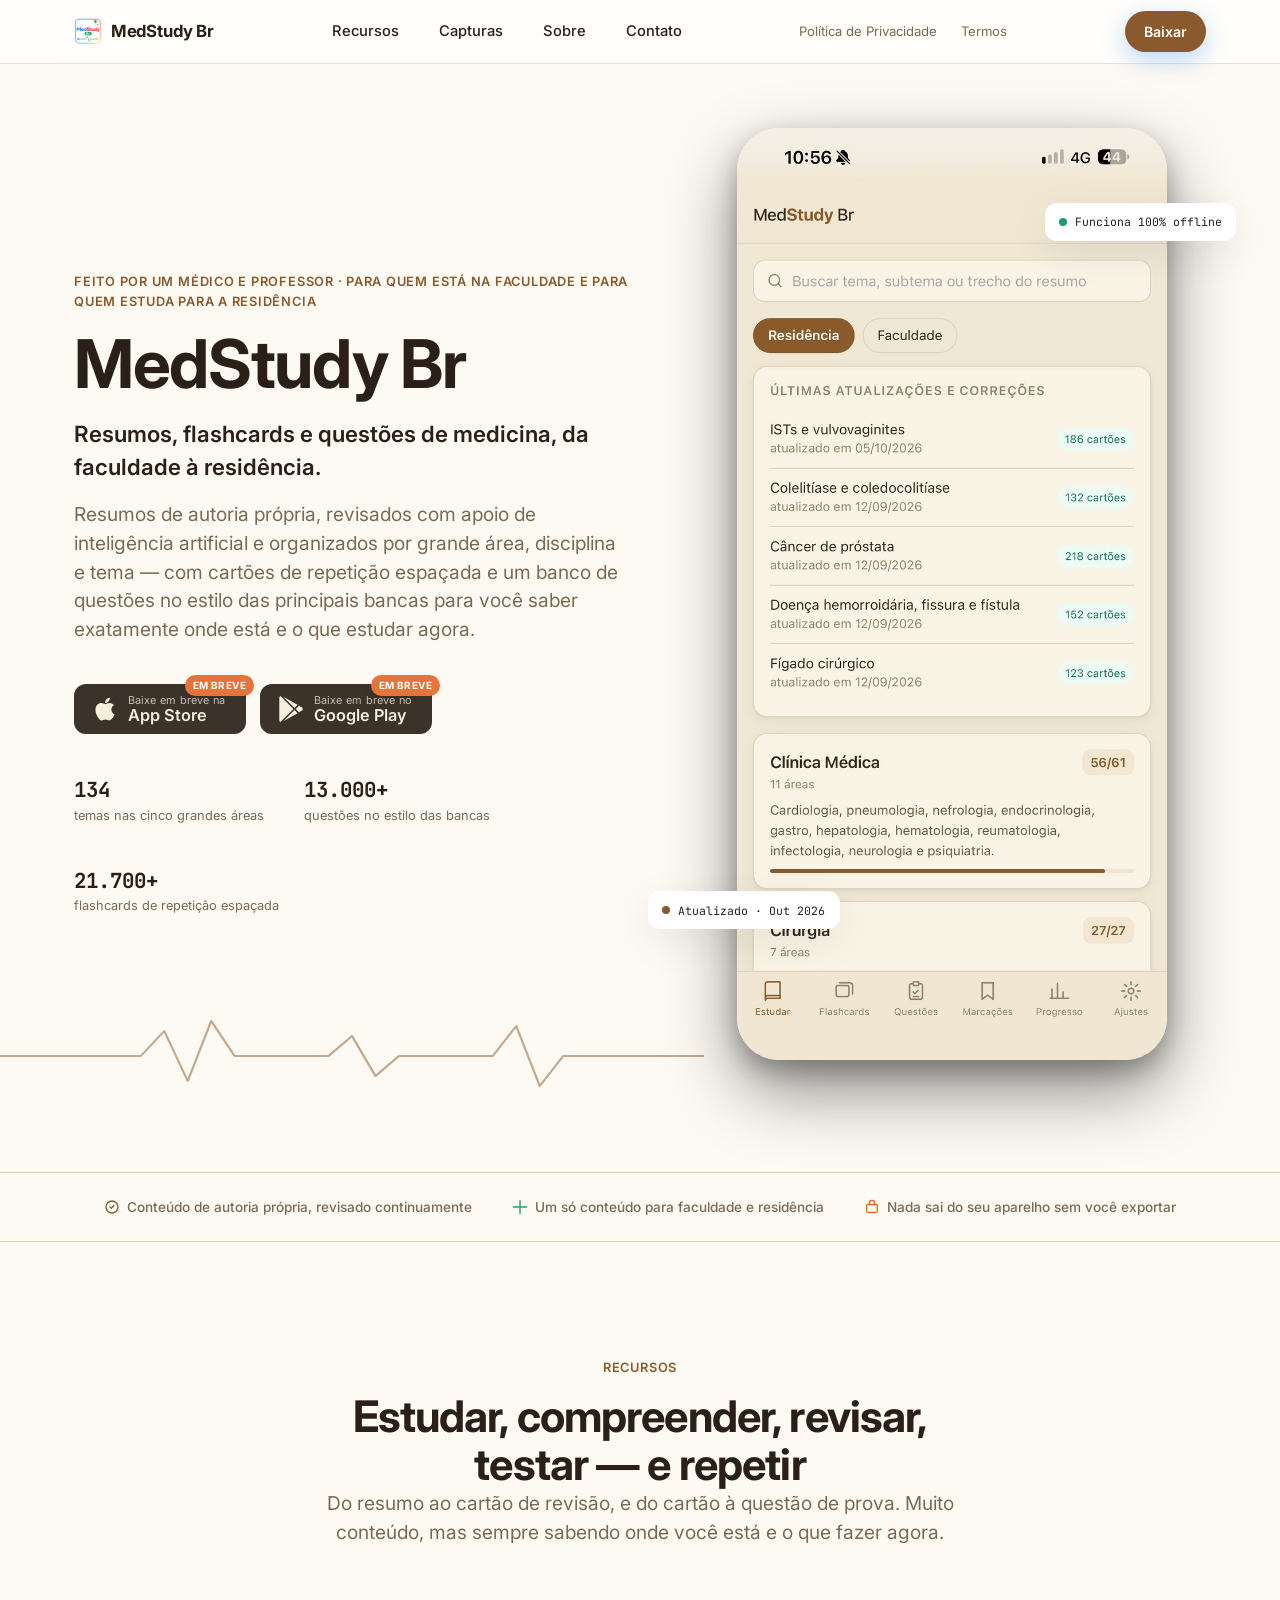
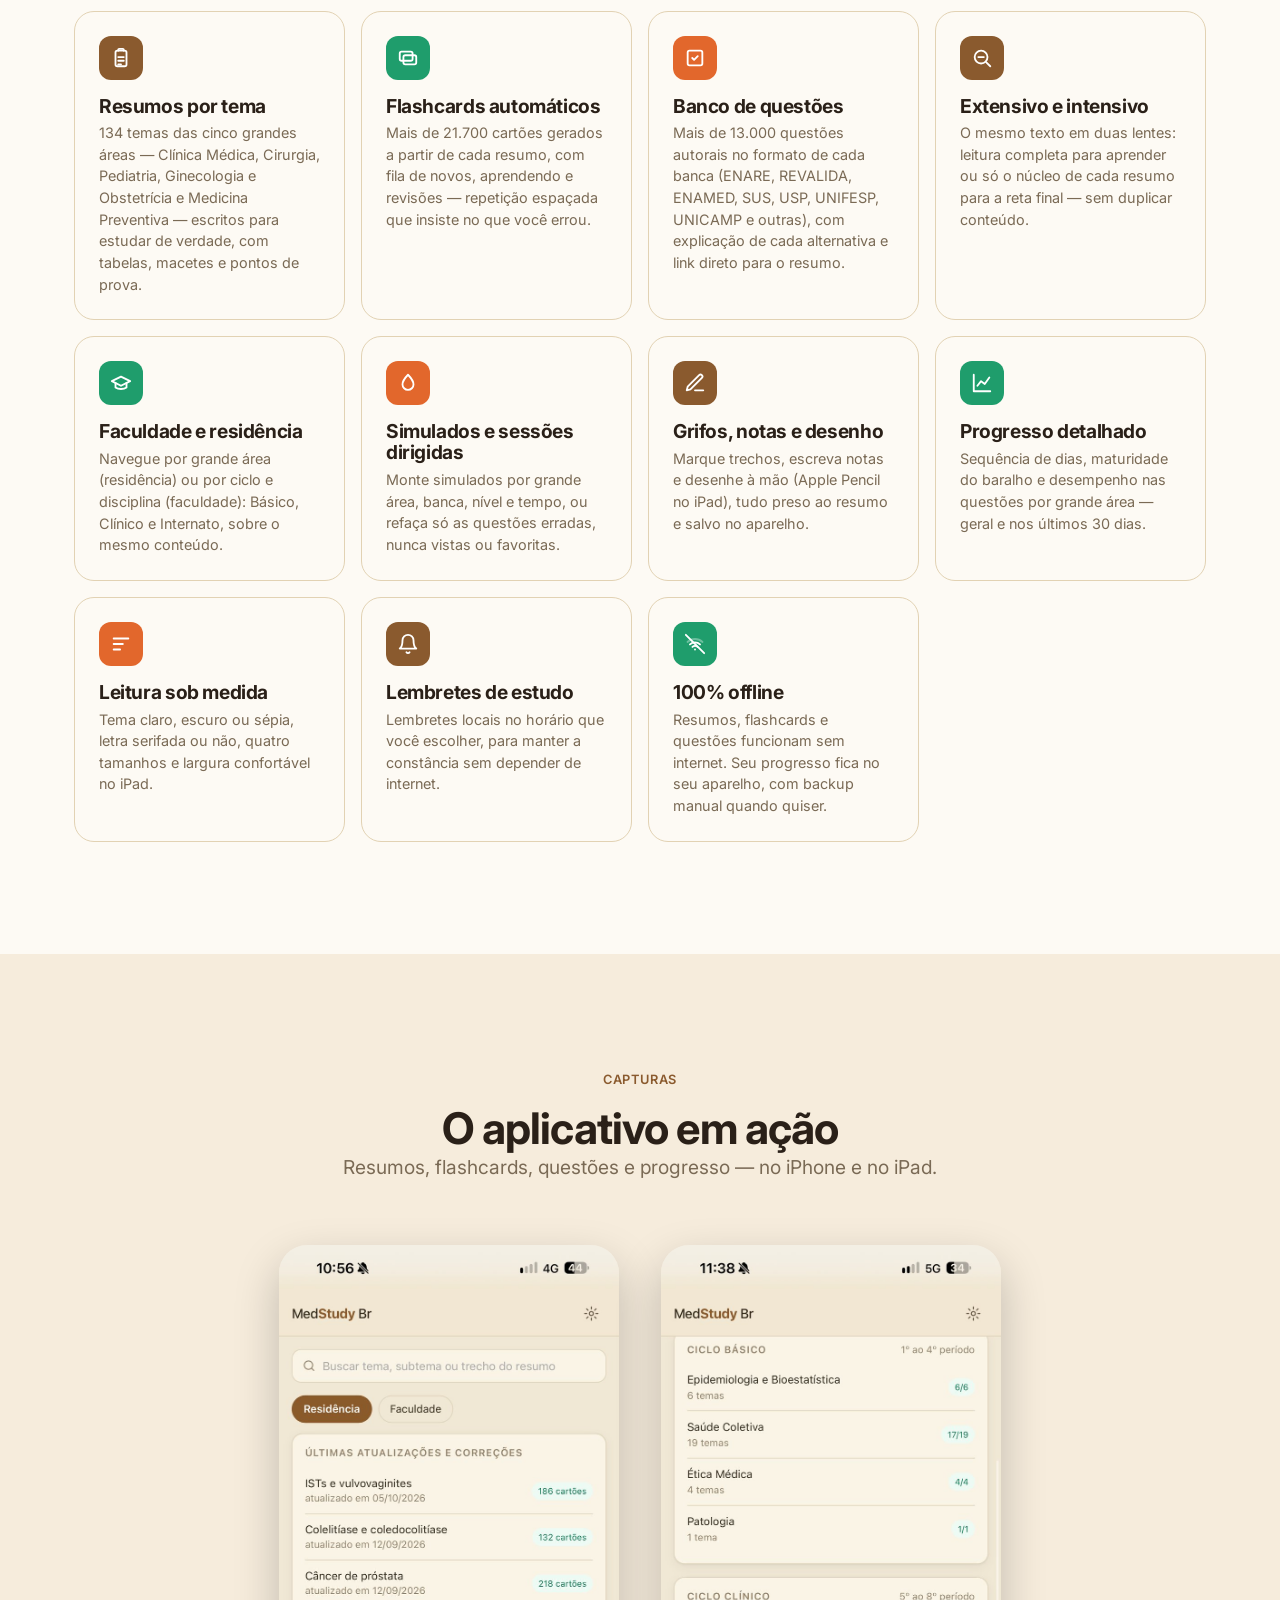
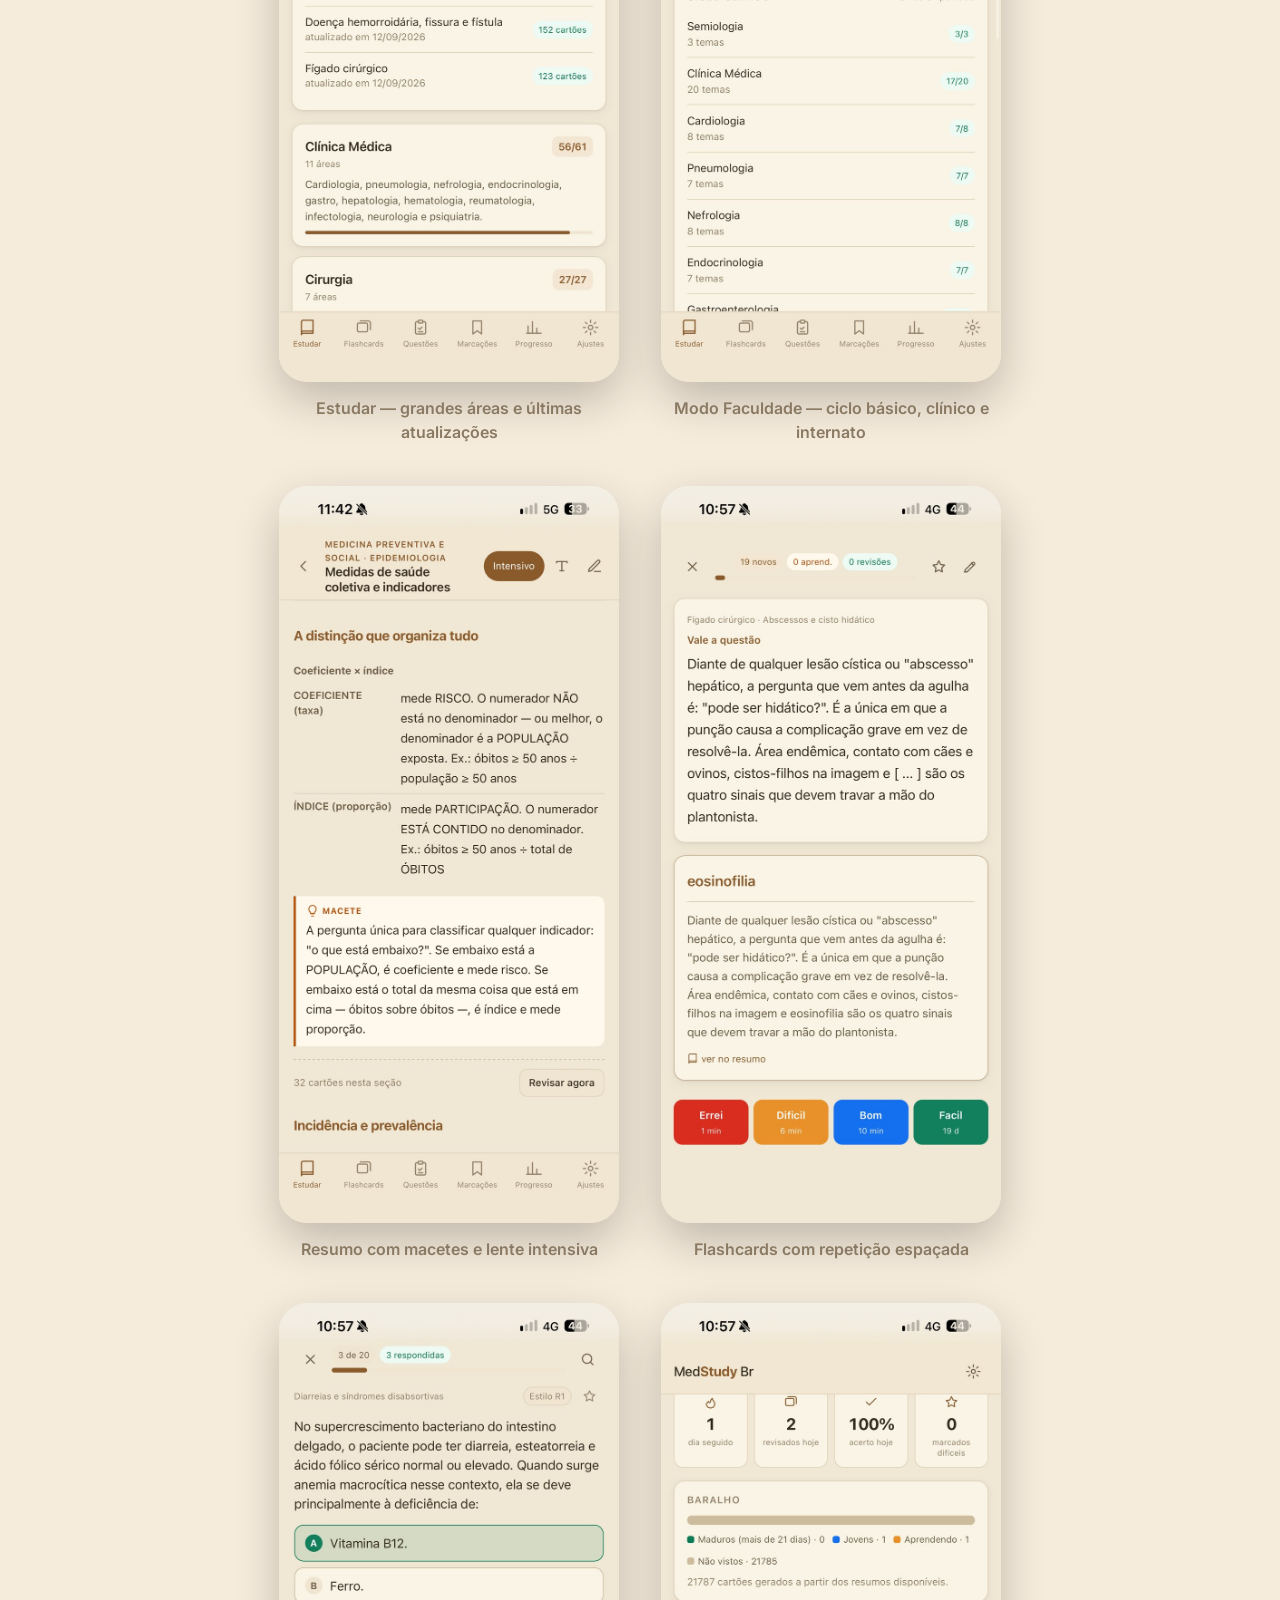
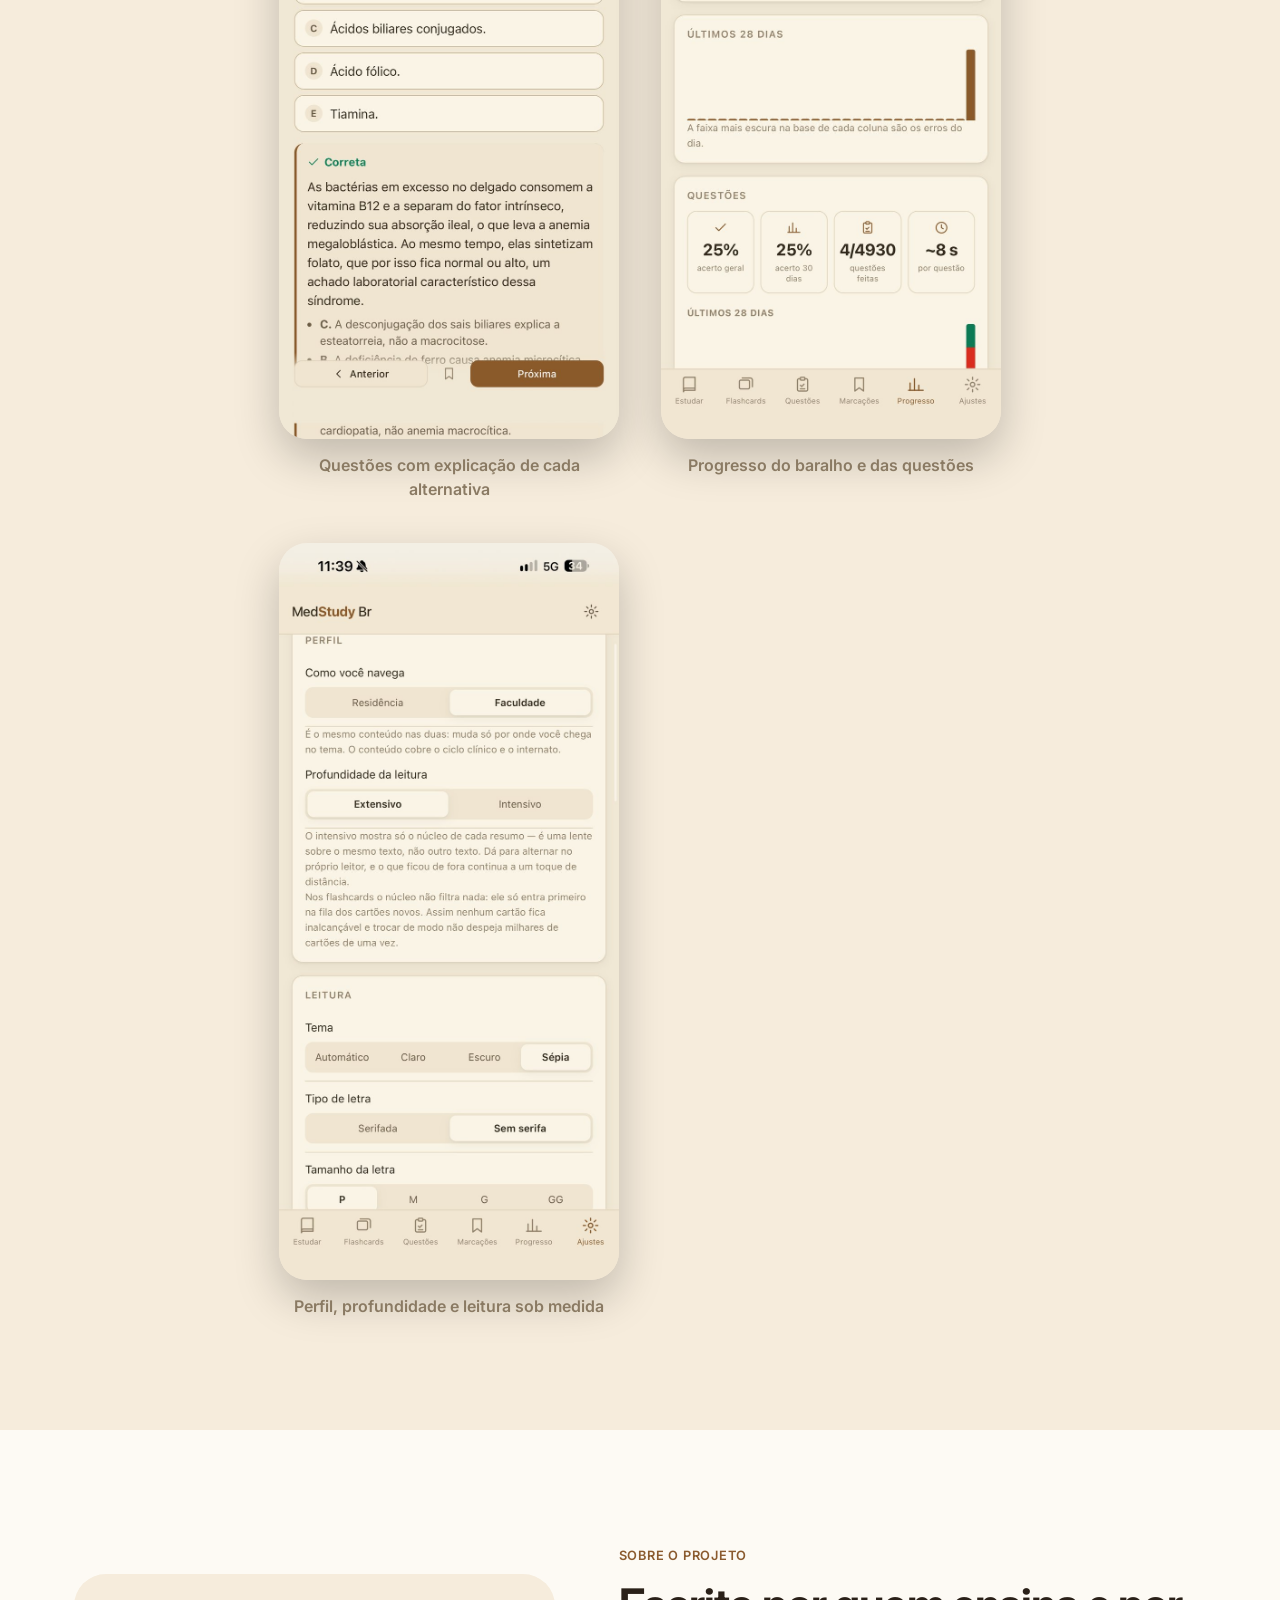
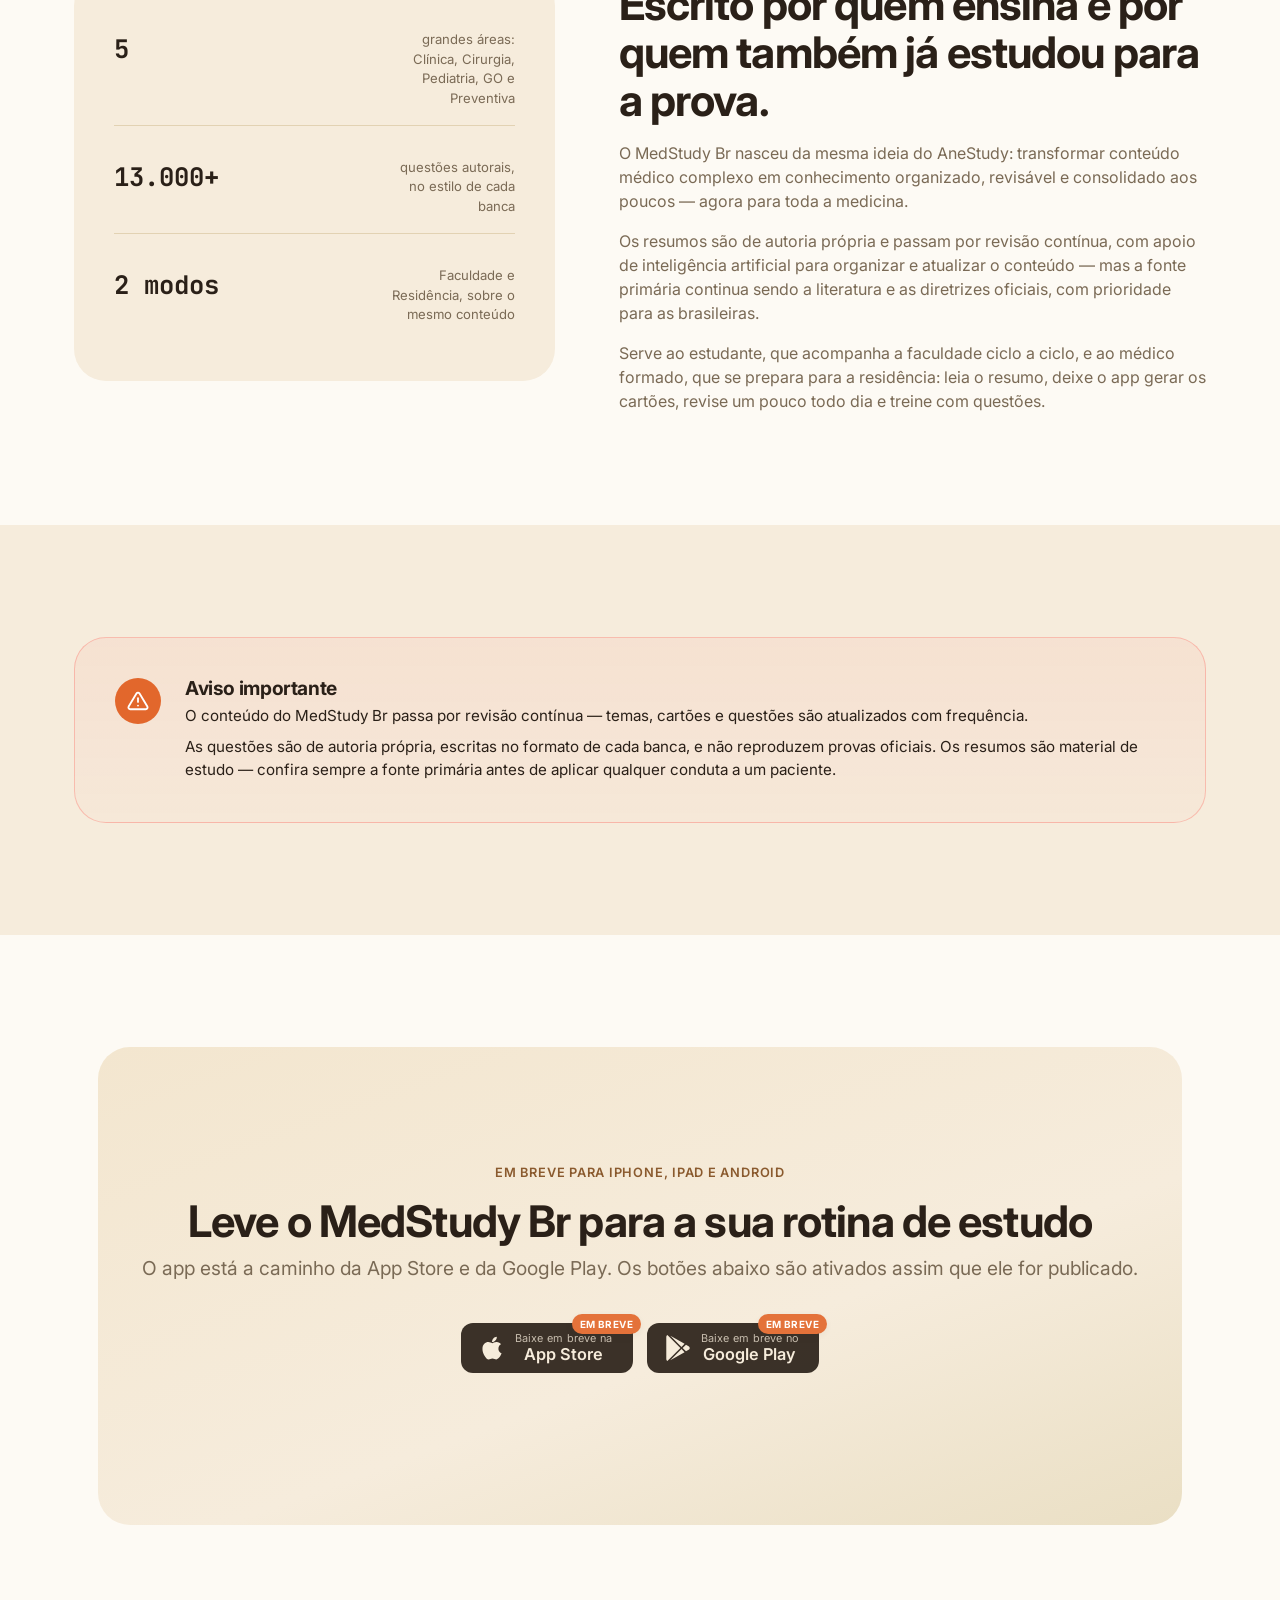
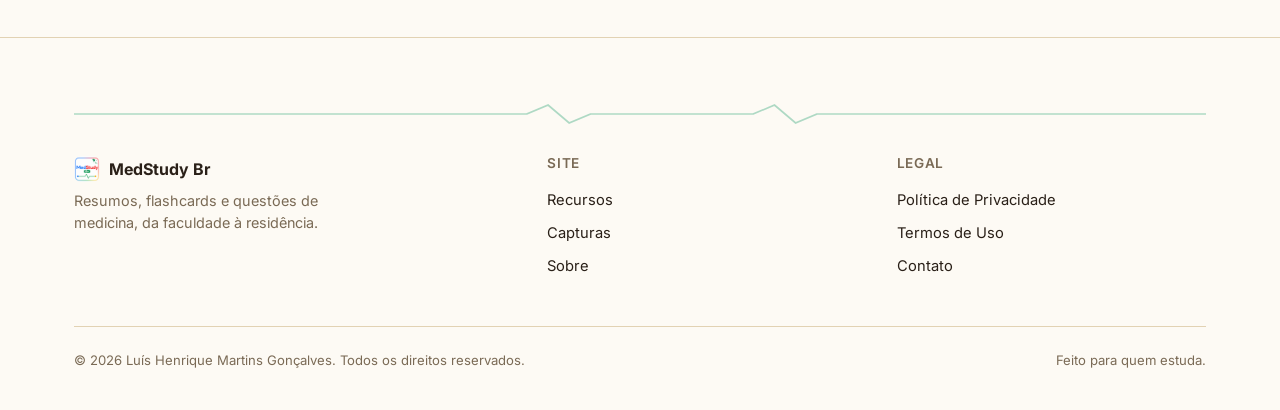
==== index.html @ 88a37cc6 "Site do MedStudy Br: página inicial, privacidade, termos e contato Co-Authored-By: Claude Opus 5.5 <" ====
<!DOCTYPE html>
<html lang="pt-BR">
<head>
<meta charset="UTF-8" />
<meta name="viewport" content="width=device-width, initial-scale=1.0" />
<title>MedStudy Br — Resumos, Flashcards e Questões de Medicina</title>
<meta name="description" content="MedStudy Br reúne resumos próprios de medicina, flashcards de repetição espaçada e mais de 13.000 questões autorais no estilo das bancas de residência — da faculdade à prova de residência médica." />
<meta name="keywords" content="residência médica, medicina, flashcards, repetição espaçada, ENARE, REVALIDA, ENAMED, questões, resumos, faculdade de medicina" />
<meta name="author" content="Luís Henrique Martins Gonçalves" />
<link rel="canonical" href="https://drluishmg-code.github.io/medstudybr/index.html" />

<link rel="icon" type="image/x-icon" href="assets/favicon.ico" />
<link rel="apple-touch-icon" href="assets/apple-touch-icon.png" />
<link rel="manifest" href="manifest.json" />
<meta name="theme-color" content="#8a5a2e" />

<!-- Open Graph -->
<meta property="og:type" content="website" />
<meta property="og:title" content="MedStudy Br — Resumos, Flashcards e Questões de Medicina" />
<meta property="og:description" content="Resumos próprios, flashcards de repetição espaçada e mais de 13.000 questões no estilo das bancas. Da faculdade à residência." />
<meta property="og:image" content="https://drluishmg-code.github.io/medstudybr/assets/social-preview.png" />
<meta property="og:url" content="https://drluishmg-code.github.io/medstudybr/index.html" />
<meta property="og:locale" content="pt_BR" />
<meta property="og:site_name" content="MedStudy Br" />

<!-- Twitter Card -->
<meta name="twitter:card" content="summary_large_image" />
<meta name="twitter:title" content="MedStudy Br — Resumos, Flashcards e Questões de Medicina" />
<meta name="twitter:description" content="Resumos próprios, flashcards de repetição espaçada e questões no estilo das bancas." />
<meta name="twitter:image" content="https://drluishmg-code.github.io/medstudybr/assets/social-preview.png" />

<link rel="preconnect" href="https://fonts.googleapis.com" />
<link rel="preconnect" href="https://fonts.gstatic.com" crossorigin />
<link href="https://fonts.googleapis.com/css2?family=Inter:wght@400;500;600;700;800&family=JetBrains+Mono:wght@500;700&display=swap" rel="stylesheet" />

<link rel="stylesheet" href="style.css" />

<!--
  BOTOES-LOJA: os dois blocos de botões (topo e fim da página) estão como
  "Em breve". Quando o app for publicado, preencha os links em
  ferramentas/publicar-lojas.py e rode: python3 ferramentas/publicar-lojas.py
-->

<script type="application/ld+json">
{
  "@context": "https://schema.org",
  "@type": "MobileApplication",
  "name": "MedStudy Br",
  "applicationCategory": "EducationalApplication",
  "operatingSystem": "iOS, Android",
  "description": "Aplicativo de resumos, flashcards de repetição espaçada e banco de questões de medicina, da faculdade à residência médica.",
  "author": { "@type": "Person", "name": "Luís Henrique Martins Gonçalves" }
}
</script>
</head>
<body>

<a class="visually-hidden" href="#main">Pular para o conteúdo</a>

<!-- ===================== HEADER ===================== -->
<header class="site-header">
  <div class="container nav">
    <a href="index.html" class="nav-brand">
      <img src="assets/logo.png" alt="" width="28" height="28" />
      <span>MedStudy Br</span>
    </a>

    <nav class="nav-links" aria-label="Navegação principal">
      <a href="#recursos">Recursos</a>
      <a href="#capturas">Capturas</a>
      <a href="#sobre">Sobre</a>
      <a href="contact.html">Contato</a>
    </nav>

    <div class="nav-secondary-links" aria-label="Navegação legal">
      <a href="privacy.html">Política de Privacidade</a>
      <a href="terms.html">Termos</a>
    </div>

    <div class="nav-cta">
      <a href="#download" class="btn btn-primary" style="padding:0.6rem 1.2rem; font-size:0.88rem;">Baixar</a>
      <button class="nav-toggle" aria-label="Abrir menu" aria-expanded="false" aria-controls="navDrawer">
        <span></span><span></span><span></span>
      </button>
    </div>
  </div>

  <div class="nav-drawer" id="navDrawer">
    <a href="#recursos">Recursos</a>
    <a href="#capturas">Capturas</a>
    <a href="#sobre">Sobre</a>
    <a href="contact.html">Contato</a>
    <a href="privacy.html">Política de Privacidade</a>
    <a href="terms.html">Termos</a>
  </div>
</header>

<main id="main">

  <!-- ===================== HERO ===================== -->
  <section class="hero">
    <svg class="hero-ecg" viewBox="0 0 600 90" preserveAspectRatio="none" aria-hidden="true">
      <path d="M0 45 H120 L140 20 L160 70 L180 10 L200 45 H260 L280 45 L300 25 L320 65 L340 45 H420 L440 15 L460 75 L480 45 H600" />
    </svg>

    <div class="container">
      <div class="hero-copy reveal">
        <span class="eyebrow">Feito por um médico e professor · para quem está na faculdade e para quem estuda para a residência</span>
        <h1>MedStudy Br</h1>
        <p class="lede-title">Resumos, flashcards e questões de medicina, da faculdade à residência.</p>
        <p class="lede">Resumos de autoria própria, revisados com apoio de inteligência artificial e organizados por grande área, disciplina e tema — com cartões de repetição espaçada e um banco de questões no estilo das principais bancas para você saber exatamente onde está e o que estudar agora.</p>

        <div class="hero-actions">
          <!-- BOTOES-LOJA -->
          <div class="store-actions">
            <a href="#" class="store-btn is-soon" aria-disabled="true" onclick="return false;" aria-label="Em breve na App Store">
              <span class="store-btn-soon-tag">Em breve</span>
              <svg viewBox="0 0 384 512" aria-hidden="true" aria-hidden="true"><path d="M318.7 268.7c-.2-36.7 16.4-64.4 50-84.8-18.8-26.9-47.2-41.7-84.7-44.6-35.5-2.8-74.3 20.7-88.5 20.7-15 0-49.4-19.7-76.4-19.7C63.3 141 4 184.8 4 273.7q0 39.4 14.4 81.2c12.8 36.7 59 126.7 107.2 125.2 25.2-.6 43-17.9 75.8-17.9 31.8 0 48.3 17.9 76.4 17.9 48.6-.7 90.4-82.5 102.6-119.3-65.2-30.7-61.7-90-61.7-91.1zm-56.6-164.2c27.3-32.4 24.8-61.9 24-72.5-24.1 1.4-52 16.4-67.9 34.9-17.5 19.8-27.8 44.3-25.6 71.9 26.1 2 49.9-11.4 69.5-34.3z"/></svg>
              <span class="store-btn-copy">
                <small>Baixe em breve na</small>
                <strong>App Store</strong>
              </span>
            </a>

            <a href="#" class="store-btn is-soon" aria-disabled="true" onclick="return false;" aria-label="Em breve no Google Play">
              <span class="store-btn-soon-tag">Em breve</span>
              <svg viewBox="0 0 512 512" aria-hidden="true" aria-hidden="true"><path d="M325.3 234.3L104.6 13l280.8 161.2-60.1 60.1zM47 0C34 6.8 25.3 19.2 25.3 35.3v441.3c0 16.1 8.7 28.5 21.7 35.3l256.6-256L47 0zm425.2 225.6l-58.9-34.1-65.7 64.5 65.7 64.5 60.1-34.1c18-14.3 18-46.5-1.2-60.8zM104.6 499l280.8-161.2-60.1-60.1L104.6 499z"/></svg>
              <span class="store-btn-copy">
                <small>Baixe em breve no</small>
                <strong>Google Play</strong>
              </span>
            </a>
          </div>
        </div>

        <div class="hero-meta">
          <div>
            <strong>134</strong>
            <span>temas nas cinco grandes áreas</span>
          </div>
          <div>
            <strong>13.000+</strong>
            <span>questões no estilo das bancas</span>
          </div>
          <div>
            <strong>21.700+</strong>
            <span>flashcards de repetição espaçada</span>
          </div>
        </div>
      </div>

      <div class="hero-figure reveal">
        <img src="assets/screenshots/estudar.jpg" alt="Tela principal do aplicativo MedStudy Br" class="hero-app-image">
        <div class="floating-chip chip-1"><span class="dot green"></span> Funciona 100% offline</div>
        <div class="floating-chip chip-2"><span class="dot blue"></span> Atualizado · Out 2026</div>
      </div>
    </div>
  </section>

  <!-- ===================== TRUST BAR ===================== -->
  <div class="trust-bar">
    <div class="container">
      <ul>
        <li>
          <svg viewBox="0 0 24 24" fill="none" stroke="var(--color-blue)" stroke-width="2" stroke-linecap="round" stroke-linejoin="round" aria-hidden="true"><path d="M9 12l2 2 4-4"/><circle cx="12" cy="12" r="9"/></svg>
          Conteúdo de autoria própria, revisado continuamente
        </li>
        <li>
          <svg viewBox="0 0 24 24" fill="none" stroke="var(--color-green)" stroke-width="2" stroke-linecap="round" stroke-linejoin="round" aria-hidden="true"><path d="M12 2v20M2 12h20"/></svg>
          Um só conteúdo para faculdade e residência
        </li>
        <li>
          <svg viewBox="0 0 24 24" fill="none" stroke="var(--color-red)" stroke-width="2" stroke-linecap="round" stroke-linejoin="round" aria-hidden="true"><rect x="4" y="8" width="16" height="12" rx="2"/><path d="M8 8V6a4 4 0 0 1 8 0v2"/></svg>
          Nada sai do seu aparelho sem você exportar
        </li>
      </ul>
    </div>
  </div>

  <!-- ===================== RECURSOS ===================== -->
  <section class="section" id="recursos">
    <div class="container">
      <div class="section-head center reveal">
        <span class="eyebrow">Recursos</span>
        <h2>Estudar, compreender, revisar, testar — e repetir</h2>
        <p class="lede">Do resumo ao cartão de revisão, e do cartão à questão de prova. Muito conteúdo, mas sempre sabendo onde você está e o que fazer agora.</p>
      </div>

      <div class="features-grid">

        <div class="feature-card reveal">
          <div class="feature-icon blue"><svg viewBox="0 0 24 24" fill="none" stroke="currentColor" stroke-width="2" stroke-linecap="round" stroke-linejoin="round"><rect x="6" y="4" width="12" height="17" rx="2"/><path d="M9 4V3a1 1 0 0 1 1-1h4a1 1 0 0 1 1 1v1"/><path d="M9 11h6M9 15h6M9 19h3"/></svg></div>
          <h3>Resumos por tema</h3>
          <p>134 temas das cinco grandes áreas — Clínica Médica, Cirurgia, Pediatria, Ginecologia e Obstetrícia e Medicina Preventiva — escritos para estudar de verdade, com tabelas, macetes e pontos de prova.</p>
        </div>

        <div class="feature-card reveal">
          <div class="feature-icon green"><svg viewBox="0 0 24 24" fill="none" stroke="currentColor" stroke-width="2" stroke-linecap="round" stroke-linejoin="round"><rect x="3" y="5" width="14" height="10" rx="2"/><rect x="7" y="9" width="14" height="10" rx="2"/></svg></div>
          <h3>Flashcards automáticos</h3>
          <p>Mais de 21.700 cartões gerados a partir de cada resumo, com fila de novos, aprendendo e revisões — repetição espaçada que insiste no que você errou.</p>
        </div>

        <div class="feature-card reveal">
          <div class="feature-icon red"><svg viewBox="0 0 24 24" fill="none" stroke="currentColor" stroke-width="2" stroke-linecap="round" stroke-linejoin="round"><rect x="4" y="4" width="16" height="16" rx="2"/><path d="m9 12 2 2 4-4"/></svg></div>
          <h3>Banco de questões</h3>
          <p>Mais de 13.000 questões autorais no formato de cada banca (ENARE, REVALIDA, ENAMED, SUS, USP, UNIFESP, UNICAMP e outras), com explicação de cada alternativa e link direto para o resumo.</p>
        </div>

        <div class="feature-card reveal">
          <div class="feature-icon blue"><svg viewBox="0 0 24 24" fill="none" stroke="currentColor" stroke-width="2" stroke-linecap="round" stroke-linejoin="round"><circle cx="11" cy="11" r="7"/><path d="M21 21l-4.3-4.3"/><path d="M8 11h6"/></svg></div>
          <h3>Extensivo e intensivo</h3>
          <p>O mesmo texto em duas lentes: leitura completa para aprender ou só o núcleo de cada resumo para a reta final — sem duplicar conteúdo.</p>
        </div>

        <div class="feature-card reveal">
          <div class="feature-icon green"><svg viewBox="0 0 24 24" fill="none" stroke="currentColor" stroke-width="2" stroke-linecap="round" stroke-linejoin="round"><path d="M22 10 12 5 2 10l10 5 10-5z"/><path d="M6 12v5c3 2 9 2 12 0v-5"/></svg></div>
          <h3>Faculdade e residência</h3>
          <p>Navegue por grande área (residência) ou por ciclo e disciplina (faculdade): Básico, Clínico e Internato, sobre o mesmo conteúdo.</p>
        </div>

        <div class="feature-card reveal">
          <div class="feature-icon red"><svg viewBox="0 0 24 24" fill="none" stroke="currentColor" stroke-width="2" stroke-linecap="round" stroke-linejoin="round"><path d="M12 3s6 6.2 6 10.5A6 6 0 0 1 6 13.5C6 9.2 12 3 12 3z"/></svg></div>
          <h3>Simulados e sessões dirigidas</h3>
          <p>Monte simulados por grande área, banca, nível e tempo, ou refaça só as questões erradas, nunca vistas ou favoritas.</p>
        </div>

        <div class="feature-card reveal">
          <div class="feature-icon blue"><svg viewBox="0 0 24 24" fill="none" stroke="currentColor" stroke-width="2" stroke-linecap="round" stroke-linejoin="round"><path d="M12 20h9"/><path d="M16.5 3.5a2.12 2.12 0 0 1 3 3L7 19l-4 1 1-4z"/></svg></div>
          <h3>Grifos, notas e desenho</h3>
          <p>Marque trechos, escreva notas e desenhe à mão (Apple Pencil no iPad), tudo preso ao resumo e salvo no aparelho.</p>
        </div>

        <div class="feature-card reveal">
          <div class="feature-icon green"><svg viewBox="0 0 24 24" fill="none" stroke="currentColor" stroke-width="2" stroke-linecap="round" stroke-linejoin="round"><path d="M3 3v18h18"/><path d="M7 15l4-5 4 3 5-7"/></svg></div>
          <h3>Progresso detalhado</h3>
          <p>Sequência de dias, maturidade do baralho e desempenho nas questões por grande área — geral e nos últimos 30 dias.</p>
        </div>

        <div class="feature-card reveal">
          <div class="feature-icon red"><svg viewBox="0 0 24 24" fill="none" stroke="currentColor" stroke-width="2" stroke-linecap="round" stroke-linejoin="round"><path d="M4 6h16M4 12h10M4 18h7"/></svg></div>
          <h3>Leitura sob medida</h3>
          <p>Tema claro, escuro ou sépia, letra serifada ou não, quatro tamanhos e largura confortável no iPad.</p>
        </div>

        <div class="feature-card reveal">
          <div class="feature-icon blue"><svg viewBox="0 0 24 24" fill="none" stroke="currentColor" stroke-width="2" stroke-linecap="round" stroke-linejoin="round"><path d="M18 8a6 6 0 0 0-12 0c0 7-3 9-3 9h18s-3-2-3-9"/><path d="M13.7 21a2 2 0 0 1-3.4 0"/></svg></div>
          <h3>Lembretes de estudo</h3>
          <p>Lembretes locais no horário que você escolher, para manter a constância sem depender de internet.</p>
        </div>

        <div class="feature-card reveal">
          <div class="feature-icon green"><svg viewBox="0 0 24 24" fill="none" stroke="currentColor" stroke-width="2" stroke-linecap="round" stroke-linejoin="round"><path d="M12 18h.01"/><path d="M9.2 15.2a4 4 0 0 1 5.6 0"/><path d="M6.5 12.5a8 8 0 0 1 11 0"/><path d="M3.8 9.8a12 12 0 0 1 16.4 0" opacity=".35"/><path d="M2 2l20 20"/></svg></div>
          <h3>100% offline</h3>
          <p>Resumos, flashcards e questões funcionam sem internet. Seu progresso fica no seu aparelho, com backup manual quando quiser.</p>
        </div>

      </div>
    </div>
  </section>

  <!-- ===================== CAPTURAS DE TELA ===================== -->
  <section class="section section-alt" id="capturas">
    <div class="container">
      <div class="section-head center reveal">
        <span class="eyebrow">Capturas</span>
        <h2>O aplicativo em ação</h2>
        <p class="lede">Resumos, flashcards, questões e progresso — no iPhone e no iPad.</p>
      </div>

      <div class="screens-gallery">

        <figure class="screen-card reveal">
          <img src="assets/screenshots/estudar.jpg" alt="Tela inicial do MedStudy Br" loading="lazy">
          <figcaption>Estudar — grandes áreas e últimas atualizações</figcaption>
        </figure>

        <figure class="screen-card reveal">
          <img src="assets/screenshots/faculdade.jpg" alt="Navegação por ciclo e disciplina" loading="lazy">
          <figcaption>Modo Faculdade — ciclo básico, clínico e internato</figcaption>
        </figure>

        <figure class="screen-card reveal">
          <img src="assets/screenshots/leitura.jpg" alt="Resumo de medidas de saúde coletiva" loading="lazy">
          <figcaption>Resumo com macetes e lente intensiva</figcaption>
        </figure>

        <figure class="screen-card reveal">
          <img src="assets/screenshots/flashcards.jpg" alt="Flashcard do MedStudy Br" loading="lazy">
          <figcaption>Flashcards com repetição espaçada</figcaption>
        </figure>

        <figure class="screen-card reveal">
          <img src="assets/screenshots/questao-detalhe.jpg" alt="Questão respondida com explicação" loading="lazy">
          <figcaption>Questões com explicação de cada alternativa</figcaption>
        </figure>

        <figure class="screen-card reveal">
          <img src="assets/screenshots/progresso.jpg" alt="Tela de progresso" loading="lazy">
          <figcaption>Progresso do baralho e das questões</figcaption>
        </figure>

        <figure class="screen-card reveal">
          <img src="assets/screenshots/ajustes.jpg" alt="Ajustes de perfil e leitura" loading="lazy">
          <figcaption>Perfil, profundidade e leitura sob medida</figcaption>
        </figure>

      </div>
    </div>
  </section>

  <!-- ===================== SOBRE ===================== -->
  <section class="section" id="sobre">
    <div class="container about-grid">
      <div class="about-visual reveal">
        <div class="stat-row"><strong>5</strong><span>grandes áreas: Clínica, Cirurgia, Pediatria, GO e Preventiva</span></div>
        <div class="stat-row"><strong>13.000+</strong><span>questões autorais, no estilo de cada banca</span></div>
        <div class="stat-row"><strong>2 modos</strong><span>Faculdade e Residência, sobre o mesmo conteúdo</span></div>
      </div>

      <div class="about-copy reveal">
        <span class="eyebrow">Sobre o projeto</span>
        <h2>Escrito por quem ensina e por quem também já estudou para a prova.</h2>
        <p>O MedStudy Br nasceu da mesma ideia do AneStudy: transformar conteúdo médico complexo em conhecimento organizado, revisável e consolidado aos poucos — agora para toda a medicina.</p>
        <p>Os resumos são de autoria própria e passam por revisão contínua, com apoio de inteligência artificial para organizar e atualizar o conteúdo — mas a fonte primária continua sendo a literatura e as diretrizes oficiais, com prioridade para as brasileiras.</p>
        <p>Serve ao estudante, que acompanha a faculdade ciclo a ciclo, e ao médico formado, que se prepara para a residência: leia o resumo, deixe o app gerar os cartões, revise um pouco todo dia e treine com questões.</p>
      </div>
    </div>
  </section>

  <!-- ===================== AVISO ===================== -->
  <section class="section section-alt">
    <div class="container">
      <div class="notice reveal">
        <div class="notice-icon">
          <svg viewBox="0 0 24 24" fill="none" stroke="currentColor" stroke-width="2" stroke-linecap="round" stroke-linejoin="round"><path d="M12 9v4"/><path d="M12 17h.01"/><path d="M10.3 3.9 1.8 18a2 2 0 0 0 1.7 3h17a2 2 0 0 0 1.7-3L13.7 3.9a2 2 0 0 0-3.4 0z"/></svg>
        </div>
        <div>
          <h3>Aviso importante</h3>
          <p>O conteúdo do MedStudy Br passa por revisão contínua — temas, cartões e questões são atualizados com frequência.</p>
          <p>As questões são de autoria própria, escritas no formato de cada banca, e não reproduzem provas oficiais. Os resumos são material de estudo — confira sempre a fonte primária antes de aplicar qualquer conduta a um paciente.</p>
        </div>
      </div>
    </div>
  </section>

  <!-- ===================== CTA FINAL ===================== -->
  <section class="section" id="download">
    <div class="container">
      <div class="final-cta reveal">
        <span class="eyebrow">Em breve para iPhone, iPad e Android</span>
        <h2>Leve o MedStudy Br para a sua rotina de estudo</h2>
        <p class="lede">O app está a caminho da App Store e da Google Play. Os botões abaixo são ativados assim que ele for publicado.</p>
        <div class="hero-actions">
          <!-- BOTOES-LOJA -->
          <div class="store-actions" style="justify-content:center;">
            <a href="#" class="store-btn is-soon" aria-disabled="true" onclick="return false;" aria-label="Em breve na App Store">
              <span class="store-btn-soon-tag">Em breve</span>
              <svg viewBox="0 0 384 512" aria-hidden="true" aria-hidden="true"><path d="M318.7 268.7c-.2-36.7 16.4-64.4 50-84.8-18.8-26.9-47.2-41.7-84.7-44.6-35.5-2.8-74.3 20.7-88.5 20.7-15 0-49.4-19.7-76.4-19.7C63.3 141 4 184.8 4 273.7q0 39.4 14.4 81.2c12.8 36.7 59 126.7 107.2 125.2 25.2-.6 43-17.9 75.8-17.9 31.8 0 48.3 17.9 76.4 17.9 48.6-.7 90.4-82.5 102.6-119.3-65.2-30.7-61.7-90-61.7-91.1zm-56.6-164.2c27.3-32.4 24.8-61.9 24-72.5-24.1 1.4-52 16.4-67.9 34.9-17.5 19.8-27.8 44.3-25.6 71.9 26.1 2 49.9-11.4 69.5-34.3z"/></svg>
              <span class="store-btn-copy">
                <small>Baixe em breve na</small>
                <strong>App Store</strong>
              </span>
            </a>

            <a href="#" class="store-btn is-soon" aria-disabled="true" onclick="return false;" aria-label="Em breve no Google Play">
              <span class="store-btn-soon-tag">Em breve</span>
              <svg viewBox="0 0 512 512" aria-hidden="true" aria-hidden="true"><path d="M325.3 234.3L104.6 13l280.8 161.2-60.1 60.1zM47 0C34 6.8 25.3 19.2 25.3 35.3v441.3c0 16.1 8.7 28.5 21.7 35.3l256.6-256L47 0zm425.2 225.6l-58.9-34.1-65.7 64.5 65.7 64.5 60.1-34.1c18-14.3 18-46.5-1.2-60.8zM104.6 499l280.8-161.2-60.1-60.1L104.6 499z"/></svg>
              <span class="store-btn-copy">
                <small>Baixe em breve no</small>
                <strong>Google Play</strong>
              </span>
            </a>
          </div>
        </div>
      </div>
    </div>
  </section>

</main>

<!-- ===================== FOOTER ===================== -->
<footer class="site-footer">
  <div class="container">
    <svg class="ecg-divider" viewBox="0 0 800 24" preserveAspectRatio="none" aria-hidden="true">
      <path d="M0 12 H320 L335 3 L350 21 L365 12 H480 L495 3 L510 21 L525 12 H800"/>
    </svg>

    <div class="footer-top">
      <div>
        <div class="footer-brand">
          <img src="assets/logo.png" alt="" width="26" height="26" />
          <span>MedStudy Br</span>
        </div>
        <p class="footer-tagline">Resumos, flashcards e questões de medicina, da faculdade à residência.</p>
      </div>

      <div class="footer-col">
        <h4>Site</h4>
        <ul>
          <li><a href="#recursos">Recursos</a></li>
          <li><a href="#capturas">Capturas</a></li>
          <li><a href="#sobre">Sobre</a></li>
        </ul>
      </div>

      <div class="footer-col">
        <h4>Legal</h4>
        <ul>
          <li><a href="privacy.html">Política de Privacidade</a></li>
          <li><a href="terms.html">Termos de Uso</a></li>
          <li><a href="contact.html">Contato</a></li>
        </ul>
      </div>
    </div>

    <div class="footer-bottom">
      <span>© <span data-year>2026</span> Luís Henrique Martins Gonçalves. Todos os direitos reservados.</span>
      <span>Feito para quem estuda.</span>
    </div>
  </div>
</footer>

<button class="back-to-top" aria-label="Voltar ao topo">
  <svg viewBox="0 0 24 24" fill="none" stroke="currentColor" stroke-width="2" stroke-linecap="round" stroke-linejoin="round"><path d="M12 19V5"/><path d="M5 12l7-7 7 7"/></svg>
</button>

<script src="script.js"></script>
</body>
</html>
---- style.css ----
/* ==========================================================================
   MedStudy Br — Website institucional
   style.css
   Sistema de design: tokens de cor/tipografia + componentes + responsivo
   Baseado na estrutura do site do AnestICU, com paleta própria (sépia/âmbar)
   igual ao tema de leitura do app.
   ========================================================================== */

/* ---------- 1. Design tokens ---------- */
:root {
  /* Cores — extraídas do próprio app (tema sépia de leitura) */
  --color-blue: #8a5a2e;       /* marrom âmbar — cor primária (era azul no AnestICU) */
  --color-blue-dark: #6b4322;
  --color-green: #1f9d6c;
  --color-red: #e2672c;
  --color-red-dark: #c14f1c;

  --color-bg: #fdfaf4;
  --color-bg-alt: #f6ecdc;
  --color-bg-alt-2: #f0e2c9;
  --color-border: #e2d2b3;

  --color-text: #2a2018;
  --color-text-secondary: #7a6a55;
  --color-text-on-dark: #f6ecdc;

  /* Tipografia */
  --font-display: "Inter", -apple-system, BlinkMacSystemFont, "Segoe UI", sans-serif;
  --font-body: "Inter", -apple-system, BlinkMacSystemFont, "Segoe UI", sans-serif;
  --font-mono: "JetBrains Mono", "SFMono-Regular", Menlo, monospace;

  /* Espaçamento */
  --space-xs: 0.5rem;
  --space-sm: 1rem;
  --space-md: 1.5rem;
  --space-lg: 2.5rem;
  --space-xl: 4rem;
  --space-2xl: 7rem;

  /* Raios e sombras */
  --radius-sm: 12px;
  --radius-md: 20px;
  --radius-lg: 32px;
  --shadow-sm: 0 2px 10px rgba(0, 0, 0, 0.06);
  --shadow-md: 0 12px 40px rgba(0, 0, 0, 0.08);
  --shadow-lg: 0 24px 70px rgba(0, 0, 0, 0.12);

  /* Transições */
  --ease: cubic-bezier(0.22, 1, 0.36, 1);
  --dur-fast: 0.2s;
  --dur-med: 0.5s;
  --dur-slow: 0.9s;

  --header-h: 64px;
  --max-w: 1180px;
}

/* ---------- 2. Reset ---------- */
*,
*::before,
*::after {
  box-sizing: border-box;
  margin: 0;
  padding: 0;
}

html {
  scroll-behavior: smooth;
  -webkit-text-size-adjust: 100%;
}

@media (prefers-reduced-motion: reduce) {
  html {
    scroll-behavior: auto;
  }
  *,
  *::before,
  *::after {
    animation-duration: 0.001ms !important;
    animation-iteration-count: 1 !important;
    transition-duration: 0.001ms !important;
    scroll-behavior: auto !important;
  }
}

body {
  font-family: var(--font-body);
  color: var(--color-text);
  background: var(--color-bg);
  line-height: 1.5;
  -webkit-font-smoothing: antialiased;
  overflow-x: hidden;
}

img {
  max-width: 100%;
  display: block;
}

a {
  color: inherit;
  text-decoration: none;
}

ul {
  list-style: none;
}

button {
  font: inherit;
  cursor: pointer;
  border: none;
  background: none;
  color: inherit;
}

/* Foco visível para acessibilidade */
a:focus-visible,
button:focus-visible,
input:focus-visible,
textarea:focus-visible {
  outline: 2px solid var(--color-blue);
  outline-offset: 3px;
  border-radius: 4px;
}

.visually-hidden {
  position: absolute;
  left: -9999px;
  top: auto;
  z-index: 1000;
  background: var(--color-blue);
  color: #fff;
  padding: 0.6rem 1rem;
  border-radius: var(--radius-sm);
}

.visually-hidden:focus {
  left: var(--space-md);
  top: var(--space-xs);
}

.container {
  max-width: var(--max-w);
  margin-inline: auto;
  padding-inline: var(--space-md);
}

.section {
  padding-block: var(--space-2xl);
}

.section-alt {
  background: var(--color-bg-alt);
}

.eyebrow {
  display: inline-block;
  font-size: 0.8rem;
  font-weight: 600;
  letter-spacing: 0.06em;
  text-transform: uppercase;
  color: var(--color-blue);
  margin-bottom: var(--space-sm);
}

.section-head {
  max-width: 640px;
  margin-bottom: var(--space-xl);
}

.section-head.center {
  margin-inline: auto;
  text-align: center;
}

h1,
h2,
h3,
h4 {
  font-family: var(--font-display);
  font-weight: 700;
  letter-spacing: -0.02em;
  line-height: 1.1;
}

h2 {
  font-size: clamp(1.9rem, 3.4vw, 2.75rem);
}

h3 {
  font-size: 1.2rem;
}

p {
  color: var(--color-text-secondary);
}

.lede {
  font-size: clamp(1.05rem, 1.5vw, 1.25rem);
}

/* ---------- 3. Botões ---------- */
.btn {
  display: inline-flex;
  align-items: center;
  justify-content: center;
  gap: 0.5rem;
  padding: 0.9rem 1.7rem;
  border-radius: 999px;
  font-weight: 600;
  font-size: 0.98rem;
  transition: transform var(--dur-fast) var(--ease), box-shadow var(--dur-fast) var(--ease), background var(--dur-fast) var(--ease);
  white-space: nowrap;
}

.btn:hover {
  transform: translateY(-2px);
}

.btn:active {
  transform: translateY(0);
}

.btn-primary {
  background: var(--color-blue);
  color: #fff;
  box-shadow: 0 8px 24px rgba(0, 113, 227, 0.28);
}

.btn-primary:hover {
  background: var(--color-blue-dark);
  box-shadow: 0 12px 30px rgba(0, 113, 227, 0.36);
}

.btn-secondary {
  background: var(--color-bg-alt-2);
  color: var(--color-text);
  border: 1px solid var(--color-border);
}

.btn-secondary:hover {
  background: #e4e7ea;
}

.btn-secondary[aria-disabled="true"] {
  opacity: 0.55;
  pointer-events: none;
}

.btn-ghost {
  color: var(--color-blue);
  font-weight: 600;
}

.btn-lg {
  padding: 1.05rem 2rem;
  font-size: 1.05rem;
}

/* ---------- 4. Header ---------- */
.site-header {
  position: fixed;
  inset-block-start: 0;
  inset-inline: 0;
  height: var(--header-h);
  z-index: 100;
  display: flex;
  align-items: center;
  background: rgba(255, 255, 255, 0.72);
  backdrop-filter: saturate(180%) blur(20px);
  -webkit-backdrop-filter: saturate(180%) blur(20px);
  border-bottom: 1px solid rgba(210, 210, 215, 0.6);
  transition: box-shadow var(--dur-fast) var(--ease);
}

.site-header.is-scrolled {
  box-shadow: var(--shadow-sm);
}

.nav {
  width: 100%;
  display: flex;
  align-items: center;
  justify-content: space-between;
}

.nav-brand {
  display: flex;
  align-items: center;
  gap: 0.55rem;
  font-weight: 700;
  font-size: 1.05rem;
  letter-spacing: -0.01em;
}

.nav-brand img {
  width: 28px;
  height: 28px;
  border-radius: 8px;
}

.nav-links {
  display: flex;
  align-items: center;
  gap: var(--space-lg);
}

.nav-links a {
  font-size: 0.92rem;
  font-weight: 500;
  color: var(--color-text);
  position: relative;
  padding-block: 4px;
}

.nav-links a::after {
  content: "";
  position: absolute;
  left: 0;
  right: 100%;
  bottom: 0;
  height: 2px;
  background: var(--color-blue);
  transition: right var(--dur-fast) var(--ease);
  border-radius: 2px;
}

.nav-links a:hover::after,
.nav-links a[aria-current="page"]::after {
  right: 0;
}

.nav-secondary-links {
  display: flex;
  gap: var(--space-md);
}

.nav-secondary-links a {
  font-size: 0.82rem;
  color: var(--color-text-secondary);
}

.nav-toggle {
  display: none;
  flex-direction: column;
  gap: 5px;
  padding: 8px;
}

.nav-toggle span {
  width: 22px;
  height: 2px;
  background: var(--color-text);
  border-radius: 2px;
  transition: transform var(--dur-fast) var(--ease), opacity var(--dur-fast) var(--ease);
}

.nav-cta {
  display: flex;
  align-items: center;
  gap: var(--space-sm);
}

/* ---------- 5. Hero ---------- */
.hero {
  position: relative;
  padding-block-start: calc(var(--header-h) + var(--space-xl));
  padding-block-end: var(--space-2xl);
  overflow: hidden;
}

.hero .container {
  display: grid;
  grid-template-columns: 1.05fr 0.95fr;
  gap: var(--space-xl);
  align-items: center;
}

.hero-copy .eyebrow {
  display: flex;
  align-items: center;
  gap: 0.4rem;
}

.hero-copy h1 {
  font-size: clamp(2.6rem, 6vw, 4.2rem);
  margin-bottom: var(--space-sm);
}

.hero-copy .lede-title {
  font-size: clamp(1.15rem, 2vw, 1.4rem);
  color: var(--color-text);
  font-weight: 600;
  margin-bottom: var(--space-sm);
}

.hero-copy p.lede {
  margin-bottom: var(--space-lg);
  max-width: 46ch;
}

.hero-actions {
  display: flex;
  flex-wrap: wrap;
  gap: var(--space-sm);
  margin-bottom: var(--space-lg);
}

.hero-meta {
  display: flex;
  gap: var(--space-lg);
  flex-wrap: wrap;
}

.hero-meta div {
  display: flex;
  flex-direction: column;
}

.hero-meta strong {
  font-family: var(--font-mono);
  font-size: 1.3rem;
  color: var(--color-text);
}

.hero-meta span {
  font-size: 0.8rem;
  color: var(--color-text-secondary);
}

/* Traçado de ECG — elemento assinatura do site */
.hero-ecg {
  position: absolute;
  inset-inline-start: 0;
  inset-block-end: 6%;
  width: 55%;
  height: 90px;
  opacity: 0.5;
  pointer-events: none;
  z-index: 0;
}

.hero-ecg path {
  fill: none;
  stroke: var(--color-blue);
  stroke-width: 2;
  stroke-linecap: round;
  stroke-linejoin: round;
  stroke-dasharray: 1400;
  stroke-dashoffset: 1400;
  animation: draw-ecg 3.2s var(--ease) 0.3s forwards, pulse-ecg 2.6s ease-in-out 3.6s infinite;
}

@keyframes draw-ecg {
  to {
    stroke-dashoffset: 0;
  }
}

@keyframes pulse-ecg {
  0%,
  100% {
    opacity: 0.35;
  }
  50% {
    opacity: 0.6;
  }
}

/* Mockup do telefone (placeholder para screenshot real) */
.phone-mock {
  position: relative;
  width: min(300px, 78vw);
  margin-inline: auto;
  aspect-ratio: 9 / 19.5;
  border-radius: 46px;
  background: #0b0c0e;
  padding: 12px;
  box-shadow: var(--shadow-lg);
  isolation: isolate;
}

.phone-mock::before {
  content: "";
  position: absolute;
  top: 12px;
  left: 50%;
  translate: -50% 0;
  width: 34%;
  height: 22px;
  background: #0b0c0e;
  border-radius: 20px;
  z-index: 2;
}

.phone-screen {
  width: 100%;
  height: 100%;
  border-radius: 34px;
  overflow: hidden;
  background: linear-gradient(160deg, #f3e6cf 0%, #f6ecdc 55%, #eadfc4 100%);
  position: relative;
}

.phone-screen img {
  width: 100%;
  height: 100%;
  object-fit: cover;
}

.phone-screen .mock-ui {
  padding: 40px 16px 16px;
  display: flex;
  flex-direction: column;
  gap: 10px;
  height: 100%;
}

.mock-ui .mock-topbar {
  font-family: var(--font-mono);
  font-size: 0.62rem;
  color: var(--color-text-secondary);
  display: flex;
  justify-content: space-between;
  margin-bottom: 6px;
}

.mock-card {
  background: #fff;
  border-radius: 14px;
  padding: 12px;
  box-shadow: var(--shadow-sm);
  display: flex;
  flex-direction: column;
  gap: 6px;
}

.mock-card .mock-title {
  font-size: 0.72rem;
  font-weight: 700;
  color: var(--color-text);
}

.mock-card .mock-line {
  height: 6px;
  border-radius: 3px;
  background: var(--color-bg-alt-2);
}

.mock-card .mock-line.short {
  width: 55%;
}

.mock-badge {
  display: inline-flex;
  align-self: flex-start;
  font-family: var(--font-mono);
  font-size: 0.6rem;
  font-weight: 700;
  padding: 3px 8px;
  border-radius: 8px;
}

.mock-badge.blue {
  background: rgba(0, 113, 227, 0.12);
  color: var(--color-blue);
}

.mock-badge.green {
  background: rgba(18, 183, 106, 0.14);
  color: var(--color-green);
}

.mock-badge.red {
  background: rgba(255, 59, 48, 0.12);
  color: var(--color-red-dark);
}

.hero-figure {
  position: relative;
  z-index: 1;
}

.floating-chip {
  position: absolute;
  background: #fff;
  border-radius: var(--radius-sm);
  box-shadow: var(--shadow-md);
  padding: 0.65rem 0.9rem;
  font-family: var(--font-mono);
  font-size: 0.72rem;
  display: flex;
  align-items: center;
  gap: 0.5rem;
  animation: float 5s ease-in-out infinite;
}

.floating-chip.chip-1 {
  top: 8%;
  right: -6%;
  animation-delay: 0.2s;
}

.floating-chip.chip-2 {
  bottom: 14%;
  left: -10%;
  animation-delay: 1.2s;
}

.floating-chip .dot {
  width: 8px;
  height: 8px;
  border-radius: 50%;
}

.dot.green {
  background: var(--color-green);
}
.dot.blue {
  background: var(--color-blue);
}

@keyframes float {
  0%,
  100% {
    transform: translateY(0);
  }
  50% {
    transform: translateY(-10px);
  }
}

/* ---------- 6. Marquee de destaque ---------- */
.trust-bar {
  border-block: 1px solid var(--color-border);
  padding-block: var(--space-md);
}

.trust-bar ul {
  display: flex;
  justify-content: center;
  flex-wrap: wrap;
  gap: var(--space-lg);
  font-size: 0.85rem;
  color: var(--color-text-secondary);
  font-weight: 500;
}

.trust-bar li {
  display: flex;
  align-items: center;
  gap: 0.45rem;
}

.trust-bar svg {
  width: 16px;
  height: 16px;
  flex-shrink: 0;
}

/* ---------- 7. Recursos (features) ---------- */
.features-grid {
  display: grid;
  grid-template-columns: repeat(4, 1fr);
  gap: var(--space-sm);
}

.feature-card {
  background: var(--color-bg);
  border: 1px solid var(--color-border);
  border-radius: var(--radius-md);
  padding: var(--space-md);
  transition: transform var(--dur-fast) var(--ease), box-shadow var(--dur-fast) var(--ease), border-color var(--dur-fast) var(--ease);
}

.feature-card:hover {
  transform: translateY(-4px);
  box-shadow: var(--shadow-md);
  border-color: transparent;
}

.feature-icon {
  width: 44px;
  height: 44px;
  border-radius: 12px;
  display: flex;
  align-items: center;
  justify-content: center;
  margin-bottom: var(--space-sm);
}

.feature-icon svg {
  width: 22px;
  height: 22px;
  stroke: #fff;
}

.feature-icon.blue {
  background: var(--color-blue);
}
.feature-icon.green {
  background: var(--color-green);
}
.feature-icon.red {
  background: var(--color-red);
}

.feature-card h3 {
  margin-bottom: 0.35rem;
}

.feature-card p {
  font-size: 0.9rem;
}

/* ---------- 8. Capturas / carrossel ---------- */
.carousel {
  position: relative;
}

.carousel-track-wrap {
  overflow: hidden;
  border-radius: var(--radius-lg);
}

.carousel-track {
  display: flex;
  transition: transform var(--dur-med) var(--ease);
}

.carousel-slide {
  flex: 0 0 100%;
  display: flex;
  justify-content: center;
  padding: var(--space-lg) var(--space-md);
  background: var(--color-bg-alt);
}

.carousel-slide .phone-mock {
  width: min(240px, 60vw);
}

.carousel-caption {
  text-align: center;
  margin-top: var(--space-sm);
  font-size: 0.85rem;
  color: var(--color-text-secondary);
}

.carousel-controls {
  display: flex;
  align-items: center;
  justify-content: center;
  gap: var(--space-md);
  margin-top: var(--space-md);
}

.carousel-btn {
  width: 42px;
  height: 42px;
  border-radius: 50%;
  border: 1px solid var(--color-border);
  display: flex;
  align-items: center;
  justify-content: center;
  transition: background var(--dur-fast) var(--ease), transform var(--dur-fast) var(--ease);
}

.carousel-btn:hover {
  background: var(--color-bg-alt-2);
  transform: scale(1.05);
}

.carousel-btn svg {
  width: 18px;
  height: 18px;
}

.carousel-dots {
  display: flex;
  gap: 8px;
}

.carousel-dots button {
  width: 8px;
  height: 8px;
  border-radius: 50%;
  background: var(--color-border);
  transition: background var(--dur-fast) var(--ease), width var(--dur-fast) var(--ease);
}

.carousel-dots button[aria-current="true"] {
  background: var(--color-blue);
  width: 22px;
  border-radius: 4px;
}

/* Múltiplos telefones lado a lado em telas largas */
@media (min-width: 900px) {
  .carousel-track-wrap {
    display: none;
  }
  .screens-row {
    display: grid;
    grid-template-columns: repeat(4, 1fr);
    gap: var(--space-md);
  }
  .screens-row .phone-mock {
    width: 100%;
  }
  .screens-row-item p {
    text-align: center;
    margin-top: var(--space-xs);
    font-size: 0.85rem;
  }
}

@media (max-width: 899px) {
  .screens-row {
    display: none;
  }
}

/* ---------- 9. Sobre ---------- */
.about-grid {
  display: grid;
  grid-template-columns: 0.9fr 1.1fr;
  gap: var(--space-xl);
  align-items: center;
}

.about-visual {
  background: var(--color-bg-alt);
  border-radius: var(--radius-lg);
  padding: var(--space-lg);
  display: flex;
  flex-direction: column;
  gap: var(--space-sm);
}

.stat-row {
  display: flex;
  justify-content: space-between;
  padding-block: var(--space-sm);
  border-bottom: 1px solid var(--color-border);
}

.stat-row:last-child {
  border-bottom: none;
}

.stat-row strong {
  font-family: var(--font-mono);
  font-size: 1.6rem;
}

.stat-row span {
  font-size: 0.82rem;
  color: var(--color-text-secondary);
  max-width: 16ch;
  text-align: right;
}

.about-copy h2 {
  margin-bottom: var(--space-sm);
}

.about-copy p + p {
  margin-top: var(--space-sm);
}

/* ---------- 10. Aviso importante (callout) ---------- */
.notice {
  border: 1px solid rgba(255, 59, 48, 0.25);
  background: linear-gradient(180deg, rgba(255, 59, 48, 0.06), rgba(255, 59, 48, 0.02));
  border-radius: var(--radius-lg);
  padding: var(--space-lg);
  display: flex;
  gap: var(--space-md);
  align-items: flex-start;
}

.notice-icon {
  flex-shrink: 0;
  width: 46px;
  height: 46px;
  border-radius: 50%;
  background: var(--color-red);
  display: flex;
  align-items: center;
  justify-content: center;
}

.notice-icon svg {
  width: 22px;
  height: 22px;
  stroke: #fff;
}

.notice h3 {
  margin-bottom: 0.4rem;
}

.notice p {
  color: var(--color-text);
  font-size: 0.95rem;
}

.notice p + p {
  margin-top: 0.5rem;
}

/* ---------- 11. CTA final ---------- */
.final-cta {
  text-align: center;
  background: linear-gradient(160deg, #f3e6cf 0%, #f6ecdc 60%, #eadfc4 100%);
  border-radius: var(--radius-lg);
  padding: var(--space-2xl) var(--space-md);
  margin-inline: var(--space-md);
}

.final-cta h2 {
  margin-bottom: var(--space-xs);
}

.final-cta p {
  margin-bottom: var(--space-lg);
}

.final-cta .hero-actions {
  justify-content: center;
}

/* ---------- 12. Páginas internas (privacidade / termos / contato) ---------- */
.page-header {
  padding-block-start: calc(var(--header-h) + var(--space-xl));
  padding-block-end: var(--space-lg);
}

.page-header h1 {
  font-size: clamp(2rem, 4vw, 2.75rem);
  margin-bottom: var(--space-xs);
}

.updated-note {
  font-size: 0.85rem;
  color: var(--color-text-secondary);
}

.legal-content {
  max-width: 760px;
  padding-block-end: var(--space-2xl);
}

.legal-content h2 {
  font-size: 1.3rem;
  margin-top: var(--space-lg);
  margin-bottom: var(--space-xs);
}

.legal-content p,
.legal-content li {
  color: var(--color-text-secondary);
  margin-bottom: var(--space-xs);
  font-size: 0.98rem;
}

.legal-content ul {
  list-style: disc;
  padding-inline-start: 1.3rem;
}

.legal-content ul li {
  margin-bottom: 0.4rem;
}

.legal-nav {
  display: flex;
  gap: var(--space-md);
  margin-bottom: var(--space-lg);
  border-bottom: 1px solid var(--color-border);
}

.legal-nav a {
  padding-block: var(--space-sm);
  font-weight: 500;
  font-size: 0.92rem;
  color: var(--color-text-secondary);
  border-bottom: 2px solid transparent;
  margin-bottom: -1px;
}

.legal-nav a[aria-current="page"] {
  color: var(--color-text);
  border-color: var(--color-blue);
}

/* Contato */
.contact-grid {
  display: grid;
  grid-template-columns: repeat(2, 1fr);
  gap: var(--space-md);
  max-width: 800px;
}

.contact-card {
  border: 1px solid var(--color-border);
  border-radius: var(--radius-md);
  padding: var(--space-lg);
  display: flex;
  flex-direction: column;
  gap: var(--space-sm);
  transition: box-shadow var(--dur-fast) var(--ease), transform var(--dur-fast) var(--ease);
}

.contact-card:hover {
  box-shadow: var(--shadow-md);
  transform: translateY(-3px);
}

.contact-card .feature-icon {
  margin-bottom: 0;
}

.contact-card h3 {
  margin-top: var(--space-xs);
}

.contact-card p {
  font-size: 0.9rem;
}

/* ---------- 13. Footer ---------- */
.site-footer {
  border-top: 1px solid var(--color-border);
  padding-block: var(--space-xl) var(--space-lg);
}

.footer-top {
  display: grid;
  grid-template-columns: 1.4fr 1fr 1fr;
  gap: var(--space-lg);
  margin-bottom: var(--space-lg);
}

.footer-brand {
  display: flex;
  align-items: center;
  gap: 0.55rem;
  font-weight: 700;
  margin-bottom: var(--space-xs);
}

.footer-brand img {
  width: 26px;
  height: 26px;
  border-radius: 7px;
}

.footer-tagline {
  font-size: 0.9rem;
  max-width: 32ch;
}

.footer-col h4 {
  font-size: 0.85rem;
  margin-bottom: var(--space-sm);
  color: var(--color-text-secondary);
  text-transform: uppercase;
  letter-spacing: 0.05em;
  font-weight: 600;
}

.footer-col ul li {
  margin-bottom: 0.55rem;
}

.footer-col a {
  font-size: 0.92rem;
  color: var(--color-text);
}

.footer-col a:hover {
  color: var(--color-blue);
}

.footer-bottom {
  display: flex;
  justify-content: space-between;
  align-items: center;
  flex-wrap: wrap;
  gap: var(--space-sm);
  padding-top: var(--space-md);
  border-top: 1px solid var(--color-border);
  font-size: 0.82rem;
  color: var(--color-text-secondary);
}

.ecg-divider {
  width: 100%;
  height: 24px;
  opacity: 0.35;
  margin-bottom: var(--space-md);
}

.ecg-divider path {
  fill: none;
  stroke: var(--color-green);
  stroke-width: 1.5;
}

/* ---------- 14. Botão voltar ao topo ---------- */
.back-to-top {
  position: fixed;
  inset-block-end: 24px;
  inset-inline-end: 24px;
  width: 46px;
  height: 46px;
  border-radius: 50%;
  background: var(--color-text);
  color: #fff;
  display: flex;
  align-items: center;
  justify-content: center;
  box-shadow: var(--shadow-md);
  opacity: 0;
  visibility: hidden;
  transform: translateY(10px);
  transition: opacity var(--dur-fast) var(--ease), transform var(--dur-fast) var(--ease), visibility var(--dur-fast);
  z-index: 90;
}

.back-to-top.is-visible {
  opacity: 1;
  visibility: visible;
  transform: translateY(0);
}

.back-to-top svg {
  width: 18px;
  height: 18px;
  stroke: #fff;
}

/* ---------- 15. Reveal on scroll ---------- */
.reveal {
  opacity: 0;
  transform: translateY(18px);
  transition: opacity var(--dur-slow) var(--ease), transform var(--dur-slow) var(--ease);
}

.reveal.is-visible {
  opacity: 1;
  transform: translateY(0);
}

/* ---------- 16. Responsivo ---------- */
@media (max-width: 1024px) {
  .features-grid {
    grid-template-columns: repeat(3, 1fr);
  }
  .contact-grid {
    grid-template-columns: 1fr;
  }
}

@media (max-width: 860px) {
  .nav-links,
  .nav-secondary-links {
    display: none;
  }

  .nav-toggle {
    display: flex;
  }

  .nav-drawer {
    position: fixed;
    top: var(--header-h);
    left: 0;
    right: 0;
    background: rgba(255, 255, 255, 0.98);
    backdrop-filter: blur(16px);
    border-bottom: 1px solid var(--color-border);
    padding: var(--space-md);
    display: flex;
    flex-direction: column;
    gap: var(--space-sm);
    transform: translateY(-8px);
    opacity: 0;
    visibility: hidden;
    transition: all var(--dur-fast) var(--ease);
  }

  .nav-drawer.is-open {
    transform: translateY(0);
    opacity: 1;
    visibility: visible;
  }

  .nav-drawer a {
    font-weight: 500;
    padding-block: 0.4rem;
  }

  .hero .container {
    grid-template-columns: 1fr;
    text-align: center;
  }

  .hero-copy .lede,
  .hero-copy p.lede {
    margin-inline: auto;
  }

  .hero-actions,
  .hero-meta {
    justify-content: center;
  }

  .hero-figure {
    order: -1;
  }

  .floating-chip.chip-2 {
    left: 2%;
  }
  .floating-chip.chip-1 {
    right: 2%;
  }

  .features-grid {
    grid-template-columns: repeat(2, 1fr);
  }

  .about-grid {
    grid-template-columns: 1fr;
  }

  .footer-top {
    grid-template-columns: 1fr 1fr;
  }
}

@media (max-width: 560px) {
  .section {
    padding-block: var(--space-xl);
  }
  .features-grid {
    grid-template-columns: 1fr 1fr;
    gap: var(--space-xs);
  }
  .footer-top {
    grid-template-columns: 1fr;
  }
  .notice {
    flex-direction: column;
  }
  .final-cta {
    margin-inline: 0;
    border-radius: var(--radius-md);
  }
}


/* ===== Hero com screenshot real ===== */

.hero-figure{
    display:flex;
    justify-content:center;
    align-items:center;
}

.hero-app-image{
    width:min(430px, 95%);
    height:auto;
    display:block;

    border-radius:42px;

    box-shadow:
        0 30px 70px rgba(0,0,0,.45),
        0 10px 25px rgba(0,0,0,.25);

    transition:transform .35s ease;
}

.hero-app-image:hover{
    transform:translateY(-6px);
}


/* ================= CAPTURAS ================= */

.screens-gallery{
    display:grid;
    grid-template-columns:repeat(2,minmax(260px,340px));
    justify-content:center;
    gap:42px;
    margin-top:60px;
}

.screen-card{
    transition:.3s;
}

.screen-card img{
    width:100%;
    display:block;
    border-radius:28px;
    box-shadow:0 18px 45px rgba(0,0,0,.22);
}

.screen-card:hover{
    transform:translateY(-6px);
}

.screen-card:hover img{
    transform:scale(1.02);
}

.screen-card figcaption{
    text-align:center;
    margin-top:14px;
    font-weight:600;
    color:#8a7a63;
}

@media (max-width:900px){

.screens-gallery{
    grid-template-columns:1fr;
    max-width:340px;
    margin:auto;
}

}


.appstore-link{
  display:inline-block;
  transition:transform .2s ease;
}

.appstore-link:hover{
  transform:translateY(-2px);
}

.appstore-badge{
  width:180px;
  height:auto;
  display:block;
}

.store-badge{
    height:60px;
    width:auto;
    display:block;
    transition:transform .2s ease;
}

.store-badge:hover{
    transform:translateY(-2px);
}
/* ==========================================================================
   Botões de loja — "Em breve"
   Feitos em CSS/SVG (sem depender de badge oficial) para funcionar antes do
   lançamento. Quando o app for publicado, troque o href="#" pelo link real
   e remova a classe "is-soon" de cada .store-btn (ver comentário no HTML).
   ========================================================================== */
.store-actions {
  display: flex;
  flex-wrap: wrap;
  gap: 14px;
}

.store-btn {
  display: inline-flex;
  align-items: center;
  gap: 10px;
  background: var(--color-text);
  color: var(--color-text-on-dark);
  border-radius: 12px;
  padding: 0.6rem 1.1rem;
  min-width: 172px;
  text-decoration: none;
  transition: transform var(--dur-fast) var(--ease), opacity var(--dur-fast) var(--ease);
}

.store-btn svg {
  width: 26px;
  height: 26px;
  flex-shrink: 0;
  fill: var(--color-text-on-dark);
}

.store-btn-copy {
  display: flex;
  flex-direction: column;
  line-height: 1.15;
}

.store-btn-copy small {
  font-size: 0.68rem;
  opacity: 0.75;
  letter-spacing: 0.02em;
}

.store-btn-copy strong {
  font-size: 1.02rem;
  font-weight: 600;
}

.store-btn:hover {
  transform: translateY(-2px);
}

/* Estado "em breve": mesmo visual, mas não clicável e com selo sutil */
.store-btn.is-soon {
  cursor: default;
  position: relative;
  opacity: 0.92;
}

.store-btn.is-soon:hover {
  transform: none;
}

.store-btn-soon-tag {
  position: absolute;
  top: -9px;
  right: -8px;
  background: var(--color-red);
  color: #fff;
  font-size: 0.62rem;
  font-weight: 700;
  letter-spacing: 0.04em;
  text-transform: uppercase;
  padding: 3px 8px;
  border-radius: 999px;
  box-shadow: var(--shadow-sm);
}

/* Correção: o menu-gaveta (mobile) não deve aparecer no desktop. */
@media (min-width: 861px) {
  .nav-drawer { display: none !important; }
}
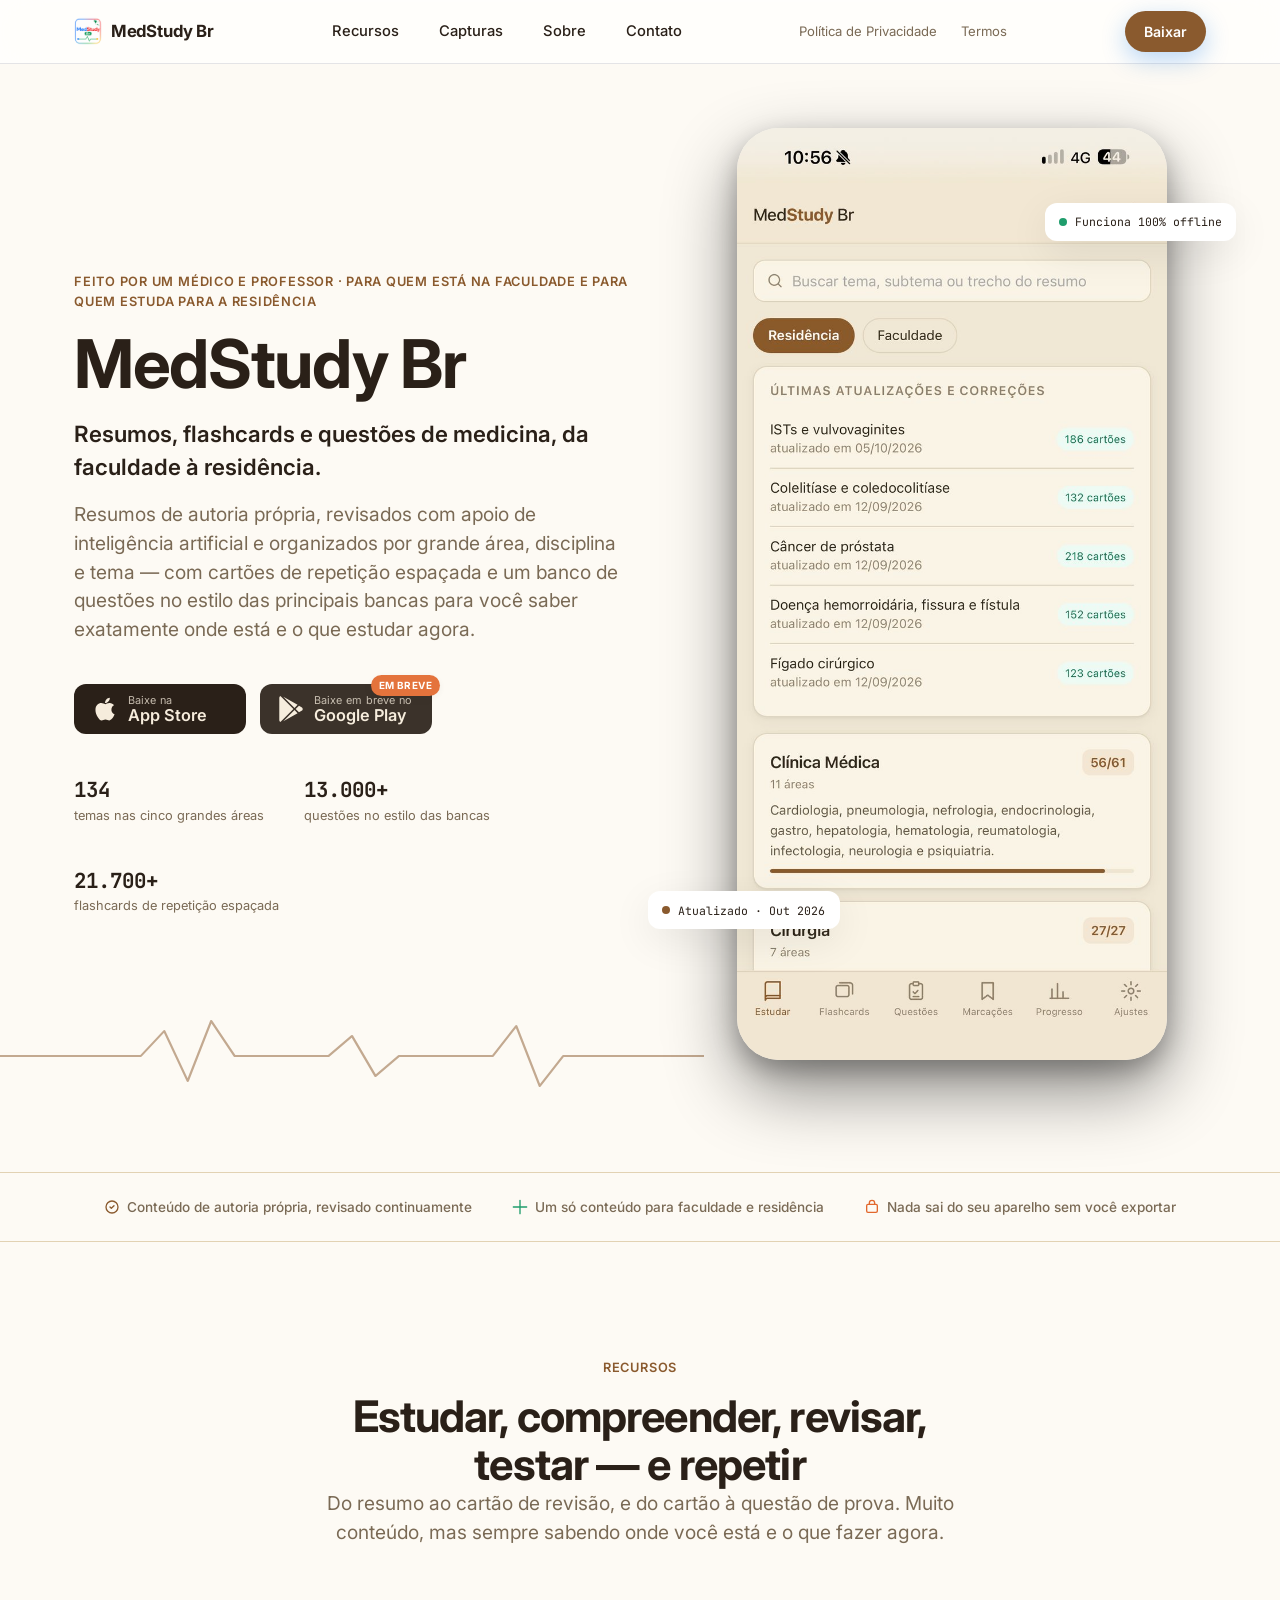
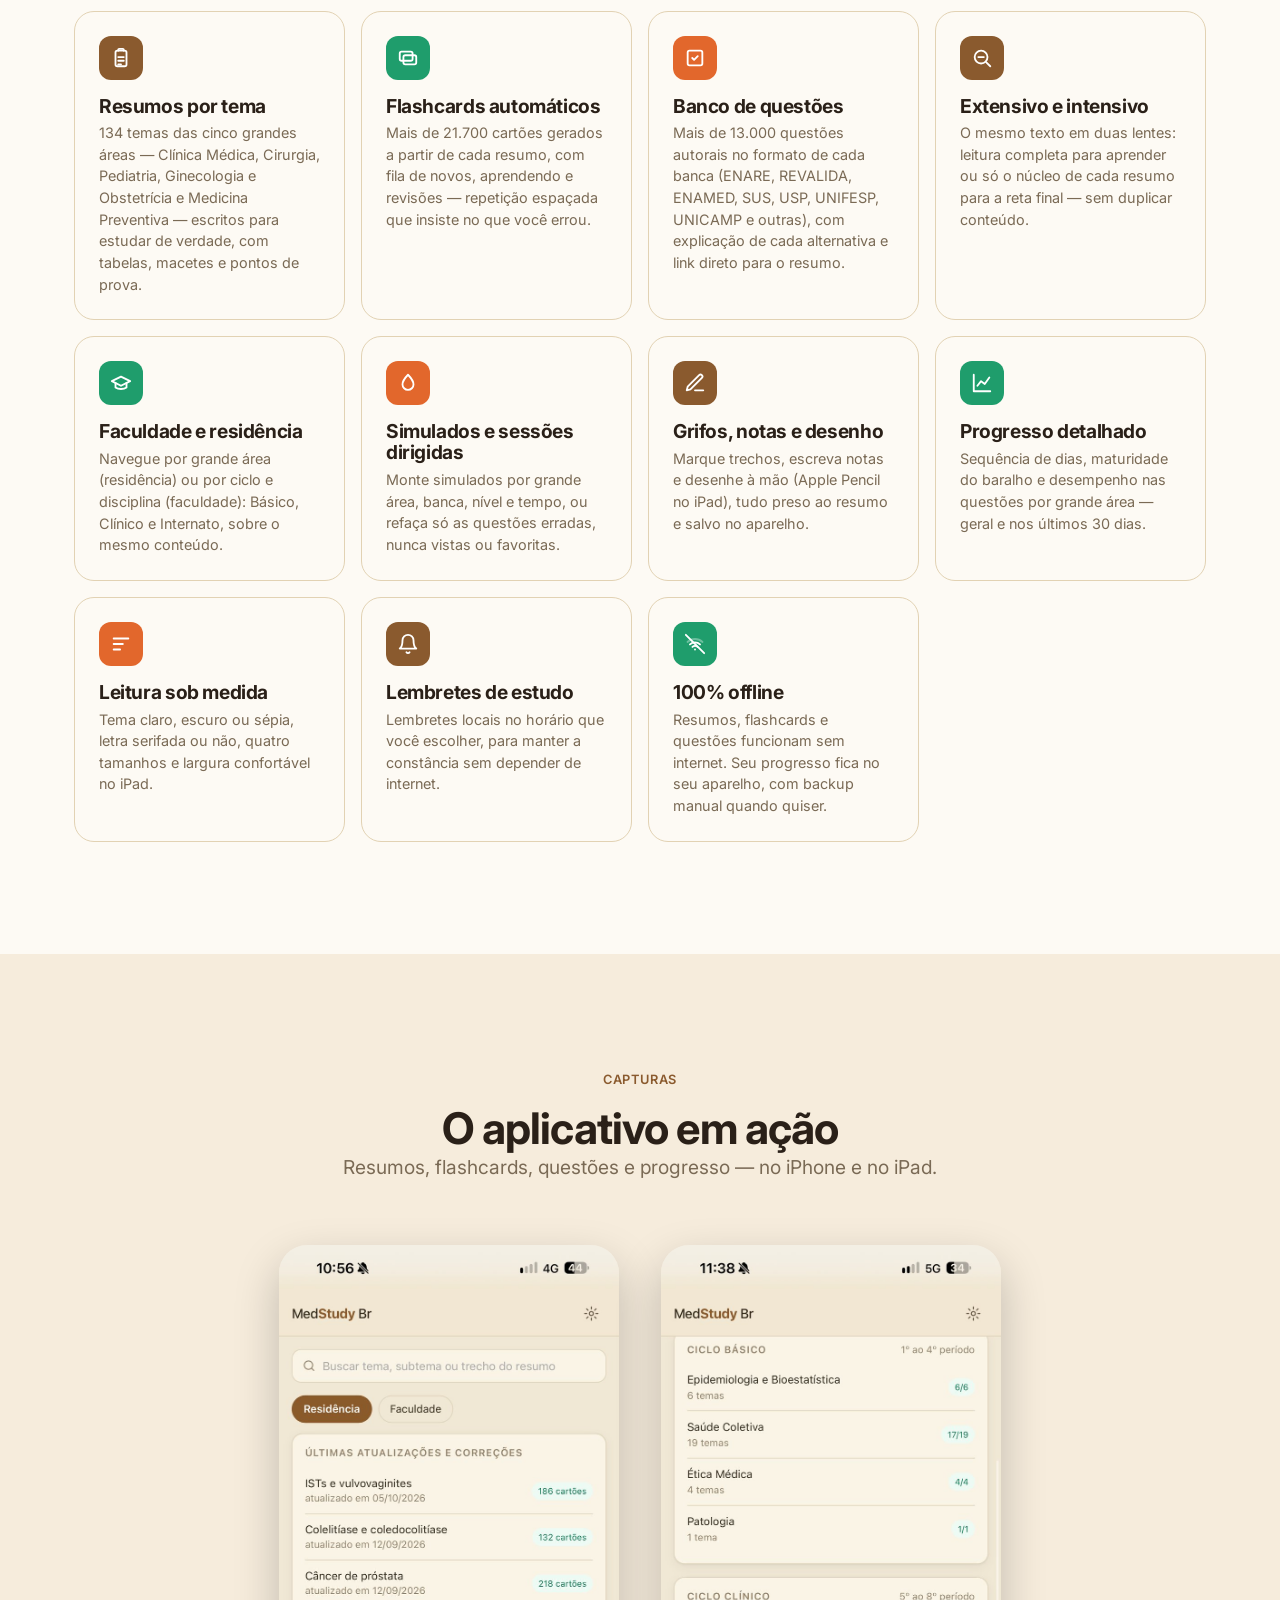
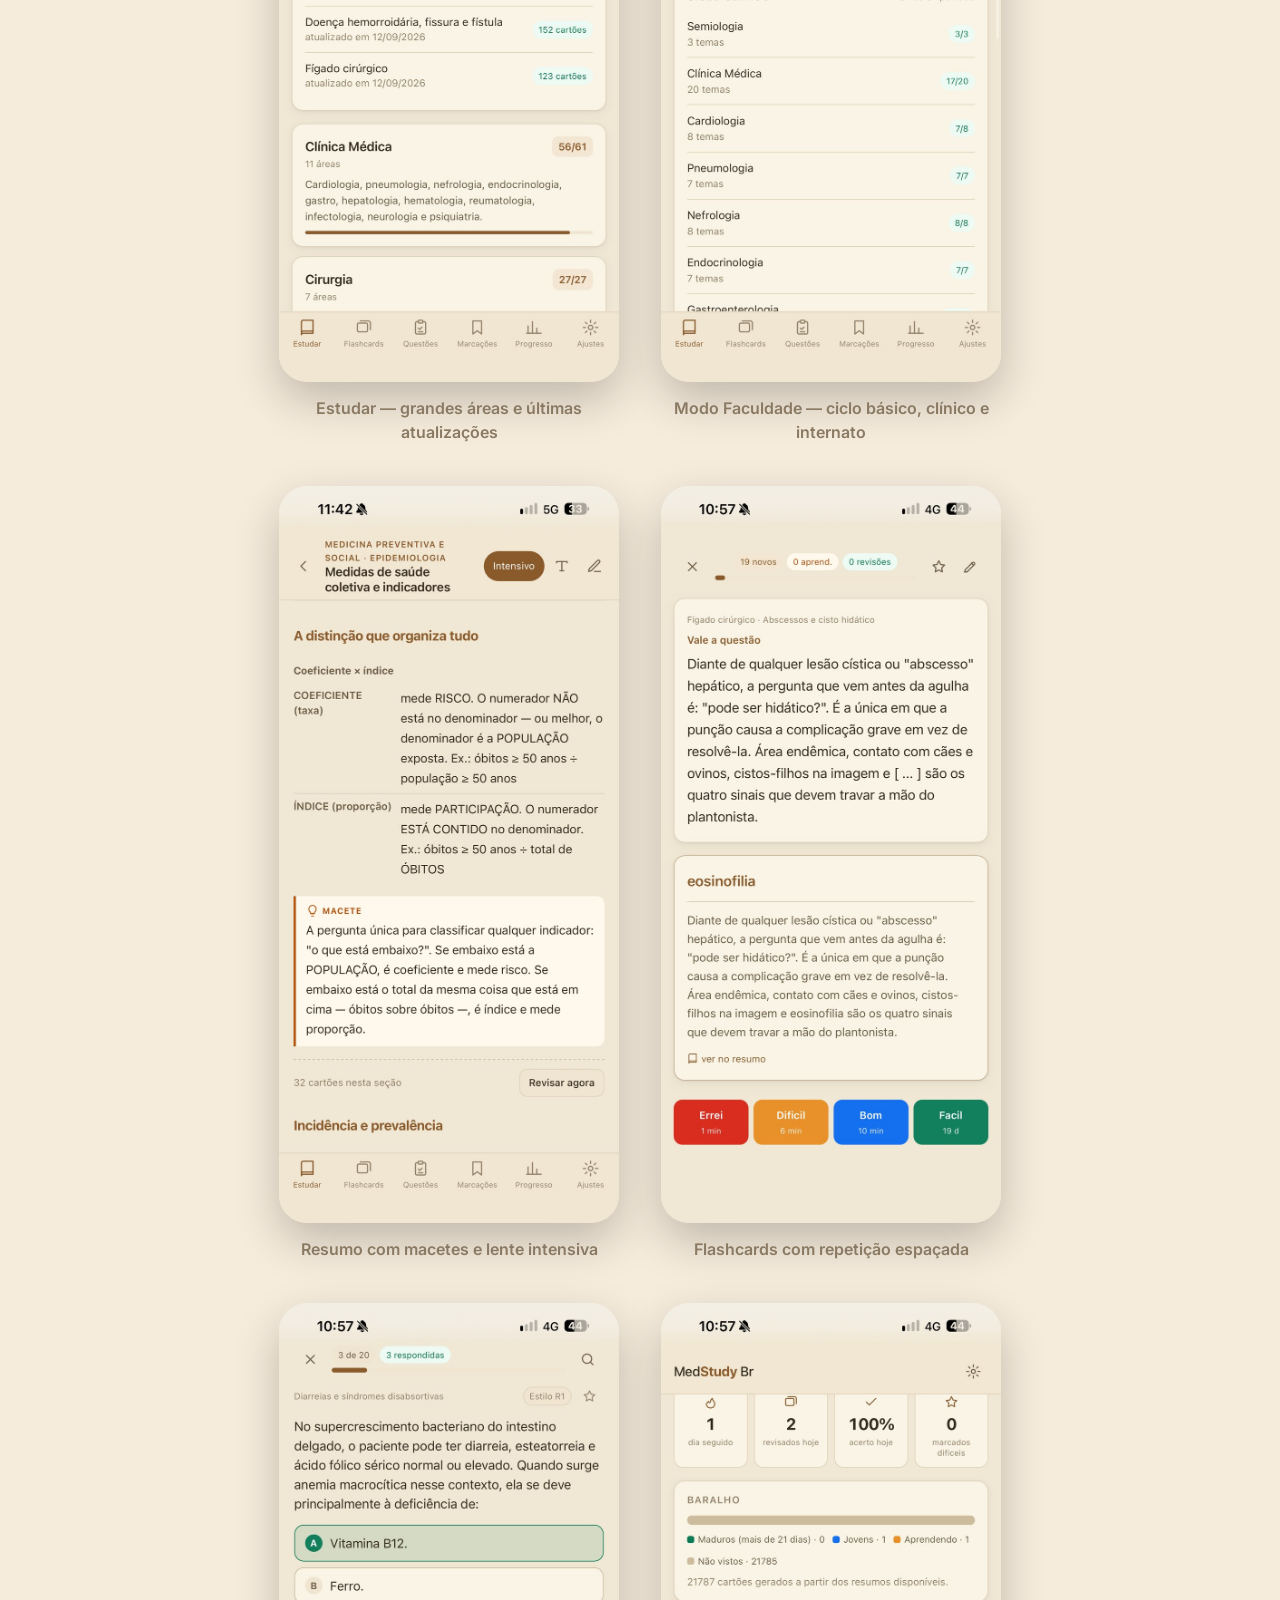
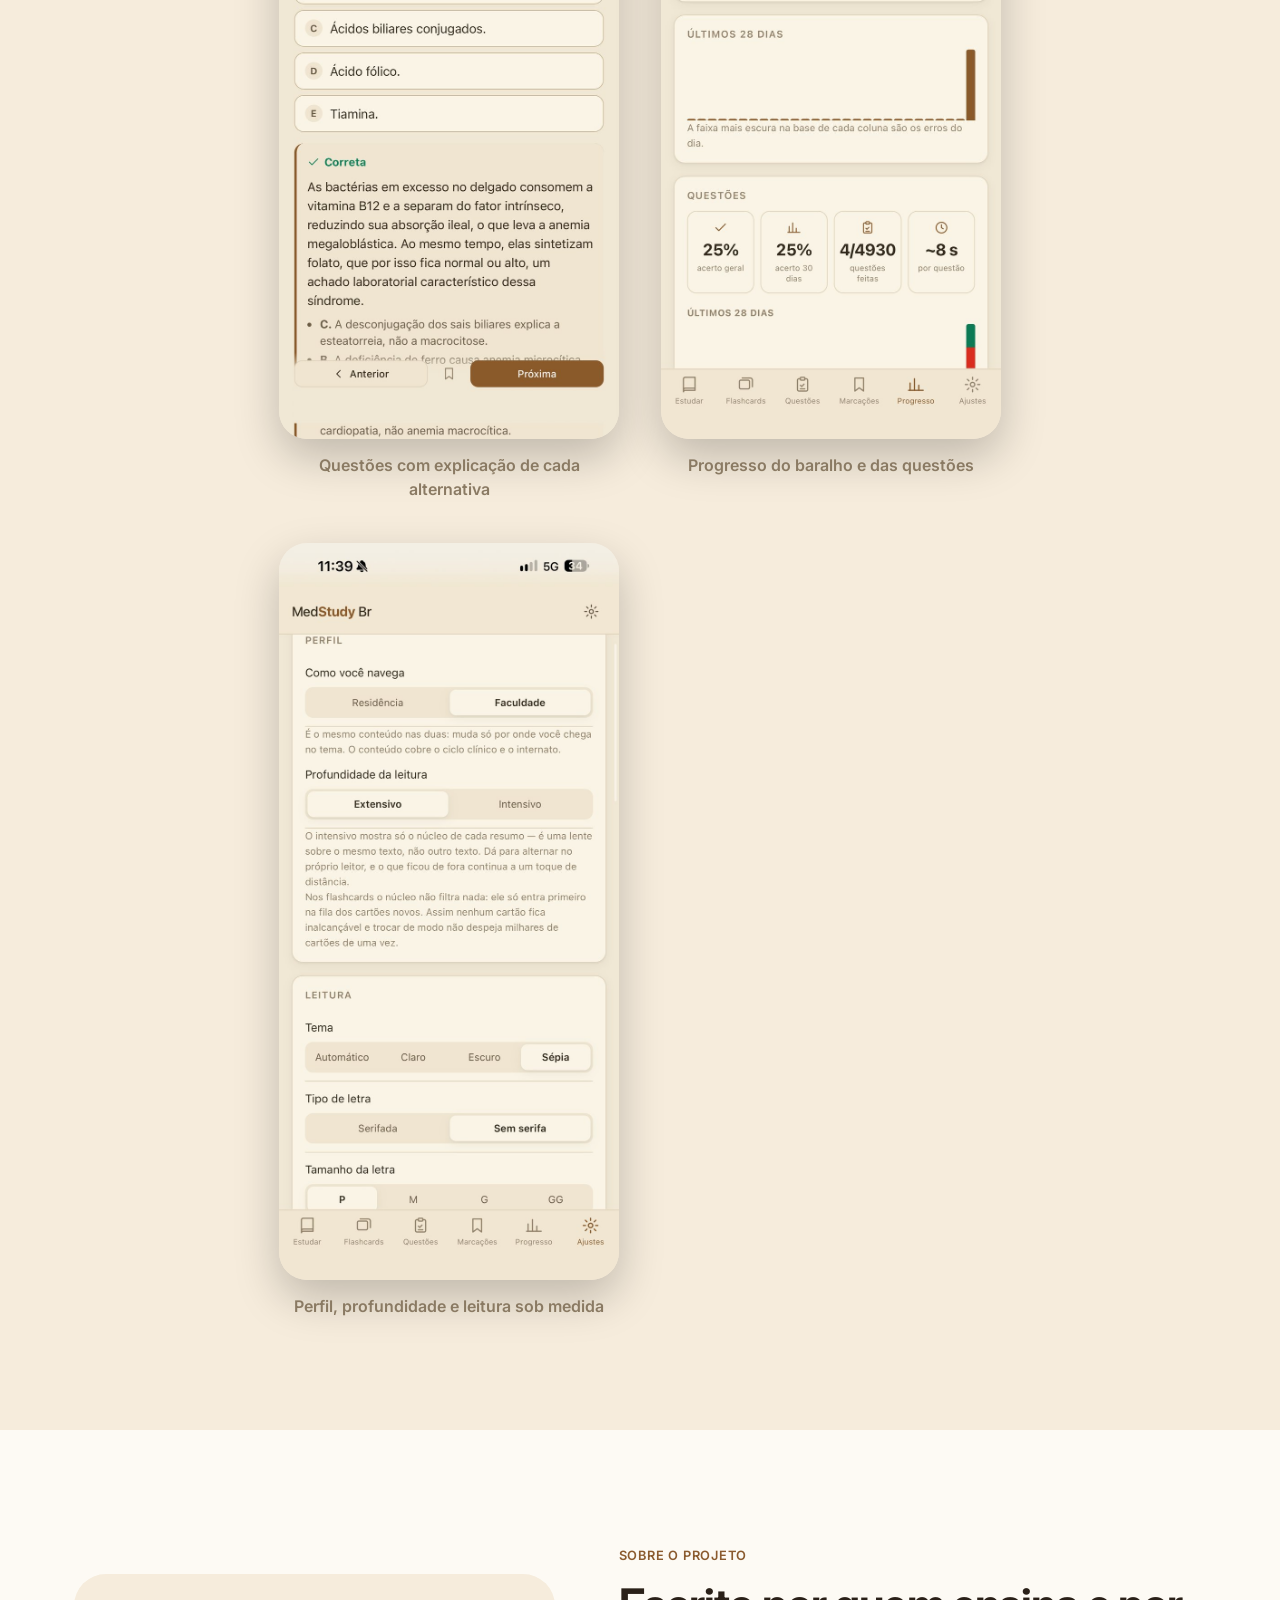
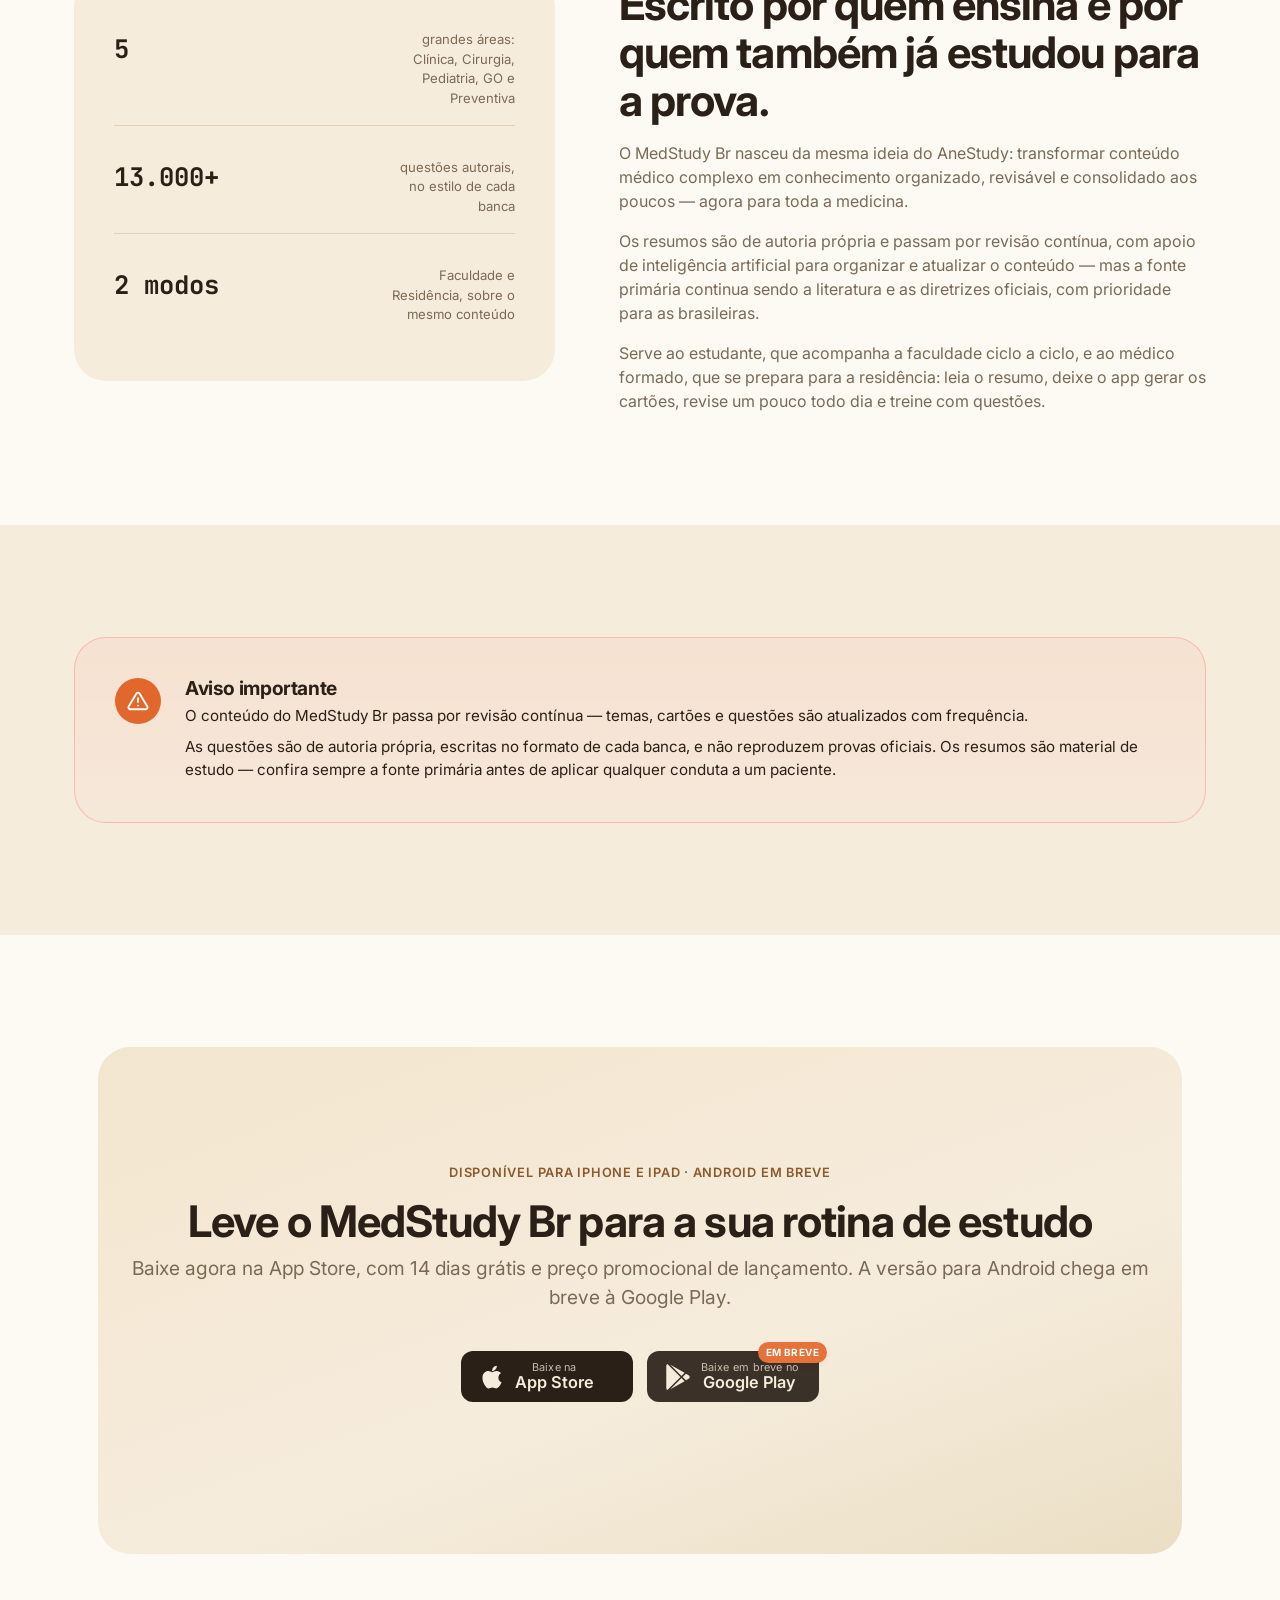
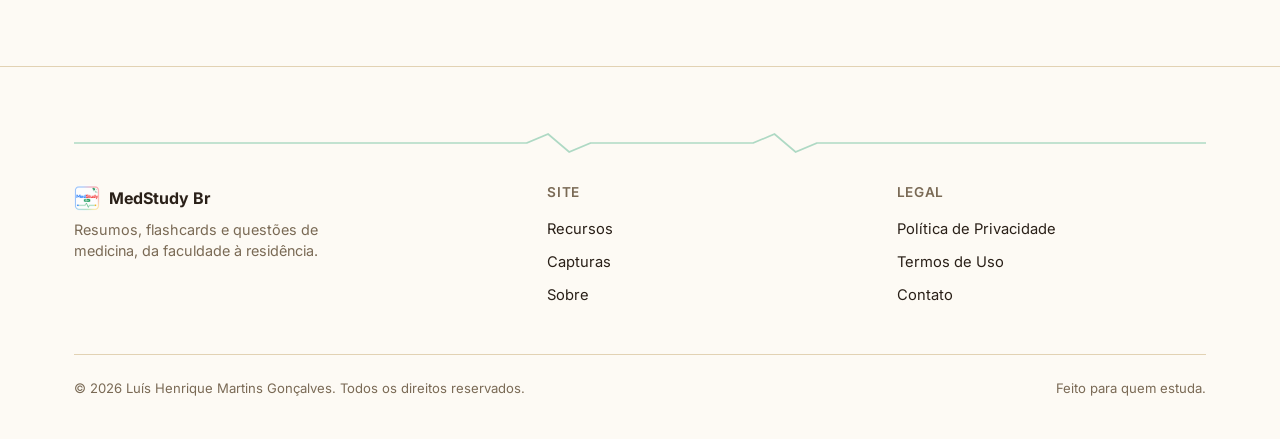
==== commit 400d0d5d: "Ativa o botão da App Store com o link publicado Co-Authored-By: Claude Opus 5.5 <noreply@anthropic.c" ====
--- a/index.html
+++ b/index.html
@@ -2,7 +2,8 @@
 <html lang="pt-BR">
 <head>
 <meta charset="UTF-8" />
-<meta name="viewport" content="width=device-width, initial-scale=1.0" />
+<meta name="apple-itunes-app" content="app-id=6822836465">
+  <meta name="viewport" content="width=device-width, initial-scale=1.0" />
 <title>MedStudy Br — Resumos, Flashcards e Questões de Medicina</title>
 <meta name="description" content="MedStudy Br reúne resumos próprios de medicina, flashcards de repetição espaçada e mais de 13.000 questões autorais no estilo das bancas de residência — da faculdade à prova de residência médica." />
 <meta name="keywords" content="residência médica, medicina, flashcards, repetição espaçada, ENARE, REVALIDA, ENAMED, questões, resumos, faculdade de medicina" />
@@ -113,18 +114,17 @@
         <div class="hero-actions">
           <!-- BOTOES-LOJA -->
           <div class="store-actions">
-            <a href="#" class="store-btn is-soon" aria-disabled="true" onclick="return false;" aria-label="Em breve na App Store">
-              <span class="store-btn-soon-tag">Em breve</span>
-              <svg viewBox="0 0 384 512" aria-hidden="true" aria-hidden="true"><path d="M318.7 268.7c-.2-36.7 16.4-64.4 50-84.8-18.8-26.9-47.2-41.7-84.7-44.6-35.5-2.8-74.3 20.7-88.5 20.7-15 0-49.4-19.7-76.4-19.7C63.3 141 4 184.8 4 273.7q0 39.4 14.4 81.2c12.8 36.7 59 126.7 107.2 125.2 25.2-.6 43-17.9 75.8-17.9 31.8 0 48.3 17.9 76.4 17.9 48.6-.7 90.4-82.5 102.6-119.3-65.2-30.7-61.7-90-61.7-91.1zm-56.6-164.2c27.3-32.4 24.8-61.9 24-72.5-24.1 1.4-52 16.4-67.9 34.9-17.5 19.8-27.8 44.3-25.6 71.9 26.1 2 49.9-11.4 69.5-34.3z"/></svg>
+            <a href="https://apps.apple.com/app/medstudy-br-estude-medicina/id6822836465" class="store-btn" aria-label="Baixar na App Store">
+              <svg viewBox="0 0 384 512" aria-hidden="true"><path d="M318.7 268.7c-.2-36.7 16.4-64.4 50-84.8-18.8-26.9-47.2-41.7-84.7-44.6-35.5-2.8-74.3 20.7-88.5 20.7-15 0-49.4-19.7-76.4-19.7C63.3 141 4 184.8 4 273.7q0 39.4 14.4 81.2c12.8 36.7 59 126.7 107.2 125.2 25.2-.6 43-17.9 75.8-17.9 31.8 0 48.3 17.9 76.4 17.9 48.6-.7 90.4-82.5 102.6-119.3-65.2-30.7-61.7-90-61.7-91.1zm-56.6-164.2c27.3-32.4 24.8-61.9 24-72.5-24.1 1.4-52 16.4-67.9 34.9-17.5 19.8-27.8 44.3-25.6 71.9 26.1 2 49.9-11.4 69.5-34.3z"/></svg>
               <span class="store-btn-copy">
-                <small>Baixe em breve na</small>
+                <small>Baixe na</small>
                 <strong>App Store</strong>
               </span>
             </a>
 
             <a href="#" class="store-btn is-soon" aria-disabled="true" onclick="return false;" aria-label="Em breve no Google Play">
               <span class="store-btn-soon-tag">Em breve</span>
-              <svg viewBox="0 0 512 512" aria-hidden="true" aria-hidden="true"><path d="M325.3 234.3L104.6 13l280.8 161.2-60.1 60.1zM47 0C34 6.8 25.3 19.2 25.3 35.3v441.3c0 16.1 8.7 28.5 21.7 35.3l256.6-256L47 0zm425.2 225.6l-58.9-34.1-65.7 64.5 65.7 64.5 60.1-34.1c18-14.3 18-46.5-1.2-60.8zM104.6 499l280.8-161.2-60.1-60.1L104.6 499z"/></svg>
+              <svg viewBox="0 0 512 512" aria-hidden="true"><path d="M325.3 234.3L104.6 13l280.8 161.2-60.1 60.1zM47 0C34 6.8 25.3 19.2 25.3 35.3v441.3c0 16.1 8.7 28.5 21.7 35.3l256.6-256L47 0zm425.2 225.6l-58.9-34.1-65.7 64.5 65.7 64.5 60.1-34.1c18-14.3 18-46.5-1.2-60.8zM104.6 499l280.8-161.2-60.1-60.1L104.6 499z"/></svg>
               <span class="store-btn-copy">
                 <small>Baixe em breve no</small>
                 <strong>Google Play</strong>
@@ -347,24 +347,23 @@
   <section class="section" id="download">
     <div class="container">
       <div class="final-cta reveal">
-        <span class="eyebrow">Em breve para iPhone, iPad e Android</span>
+        <span class="eyebrow">Disponível para iPhone e iPad · Android em breve</span>
         <h2>Leve o MedStudy Br para a sua rotina de estudo</h2>
-        <p class="lede">O app está a caminho da App Store e da Google Play. Os botões abaixo são ativados assim que ele for publicado.</p>
+        <p class="lede">Baixe agora na App Store, com 14 dias grátis e preço promocional de lançamento. A versão para Android chega em breve à Google Play.</p>
         <div class="hero-actions">
           <!-- BOTOES-LOJA -->
           <div class="store-actions" style="justify-content:center;">
-            <a href="#" class="store-btn is-soon" aria-disabled="true" onclick="return false;" aria-label="Em breve na App Store">
-              <span class="store-btn-soon-tag">Em breve</span>
-              <svg viewBox="0 0 384 512" aria-hidden="true" aria-hidden="true"><path d="M318.7 268.7c-.2-36.7 16.4-64.4 50-84.8-18.8-26.9-47.2-41.7-84.7-44.6-35.5-2.8-74.3 20.7-88.5 20.7-15 0-49.4-19.7-76.4-19.7C63.3 141 4 184.8 4 273.7q0 39.4 14.4 81.2c12.8 36.7 59 126.7 107.2 125.2 25.2-.6 43-17.9 75.8-17.9 31.8 0 48.3 17.9 76.4 17.9 48.6-.7 90.4-82.5 102.6-119.3-65.2-30.7-61.7-90-61.7-91.1zm-56.6-164.2c27.3-32.4 24.8-61.9 24-72.5-24.1 1.4-52 16.4-67.9 34.9-17.5 19.8-27.8 44.3-25.6 71.9 26.1 2 49.9-11.4 69.5-34.3z"/></svg>
+            <a href="https://apps.apple.com/app/medstudy-br-estude-medicina/id6822836465" class="store-btn" aria-label="Baixar na App Store">
+              <svg viewBox="0 0 384 512" aria-hidden="true"><path d="M318.7 268.7c-.2-36.7 16.4-64.4 50-84.8-18.8-26.9-47.2-41.7-84.7-44.6-35.5-2.8-74.3 20.7-88.5 20.7-15 0-49.4-19.7-76.4-19.7C63.3 141 4 184.8 4 273.7q0 39.4 14.4 81.2c12.8 36.7 59 126.7 107.2 125.2 25.2-.6 43-17.9 75.8-17.9 31.8 0 48.3 17.9 76.4 17.9 48.6-.7 90.4-82.5 102.6-119.3-65.2-30.7-61.7-90-61.7-91.1zm-56.6-164.2c27.3-32.4 24.8-61.9 24-72.5-24.1 1.4-52 16.4-67.9 34.9-17.5 19.8-27.8 44.3-25.6 71.9 26.1 2 49.9-11.4 69.5-34.3z"/></svg>
               <span class="store-btn-copy">
-                <small>Baixe em breve na</small>
+                <small>Baixe na</small>
                 <strong>App Store</strong>
               </span>
             </a>
 
             <a href="#" class="store-btn is-soon" aria-disabled="true" onclick="return false;" aria-label="Em breve no Google Play">
               <span class="store-btn-soon-tag">Em breve</span>
-              <svg viewBox="0 0 512 512" aria-hidden="true" aria-hidden="true"><path d="M325.3 234.3L104.6 13l280.8 161.2-60.1 60.1zM47 0C34 6.8 25.3 19.2 25.3 35.3v441.3c0 16.1 8.7 28.5 21.7 35.3l256.6-256L47 0zm425.2 225.6l-58.9-34.1-65.7 64.5 65.7 64.5 60.1-34.1c18-14.3 18-46.5-1.2-60.8zM104.6 499l280.8-161.2-60.1-60.1L104.6 499z"/></svg>
+              <svg viewBox="0 0 512 512" aria-hidden="true"><path d="M325.3 234.3L104.6 13l280.8 161.2-60.1 60.1zM47 0C34 6.8 25.3 19.2 25.3 35.3v441.3c0 16.1 8.7 28.5 21.7 35.3l256.6-256L47 0zm425.2 225.6l-58.9-34.1-65.7 64.5 65.7 64.5 60.1-34.1c18-14.3 18-46.5-1.2-60.8zM104.6 499l280.8-161.2-60.1-60.1L104.6 499z"/></svg>
               <span class="store-btn-copy">
                 <small>Baixe em breve no</small>
                 <strong>Google Play</strong>
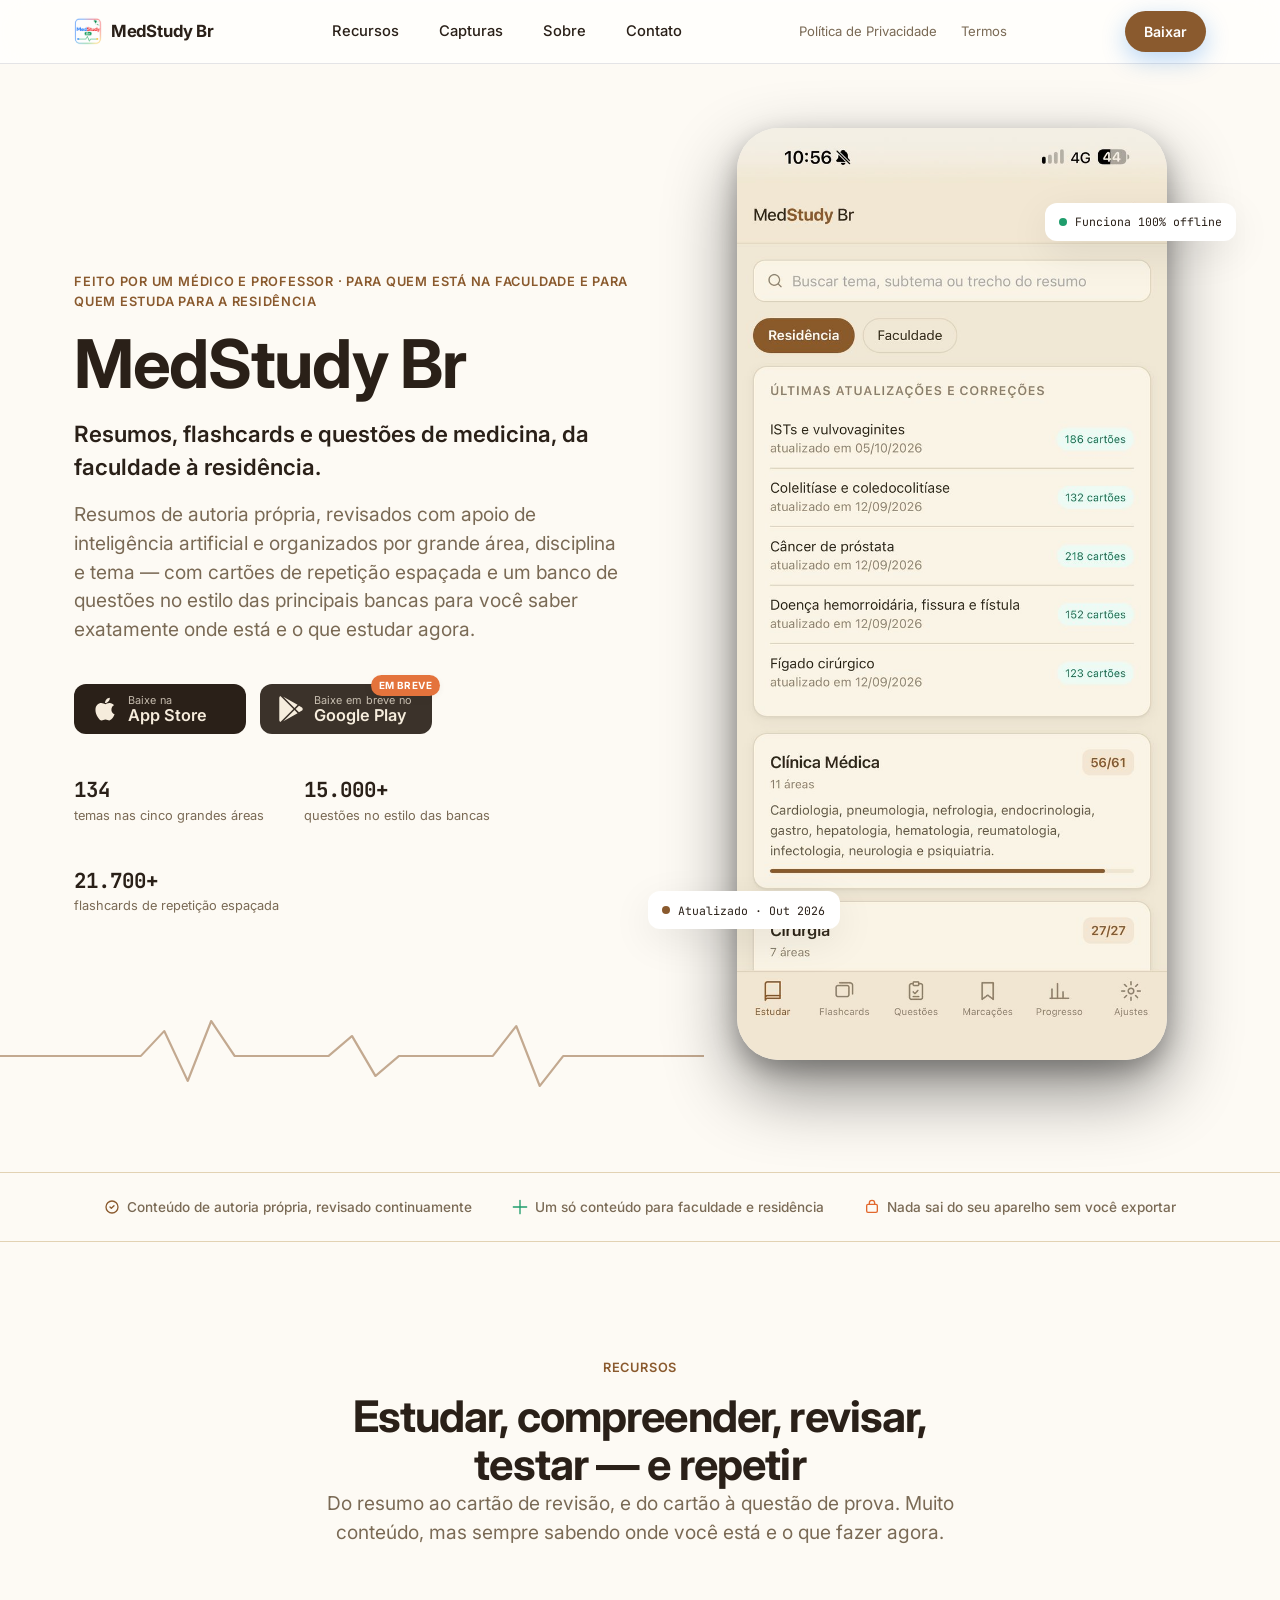
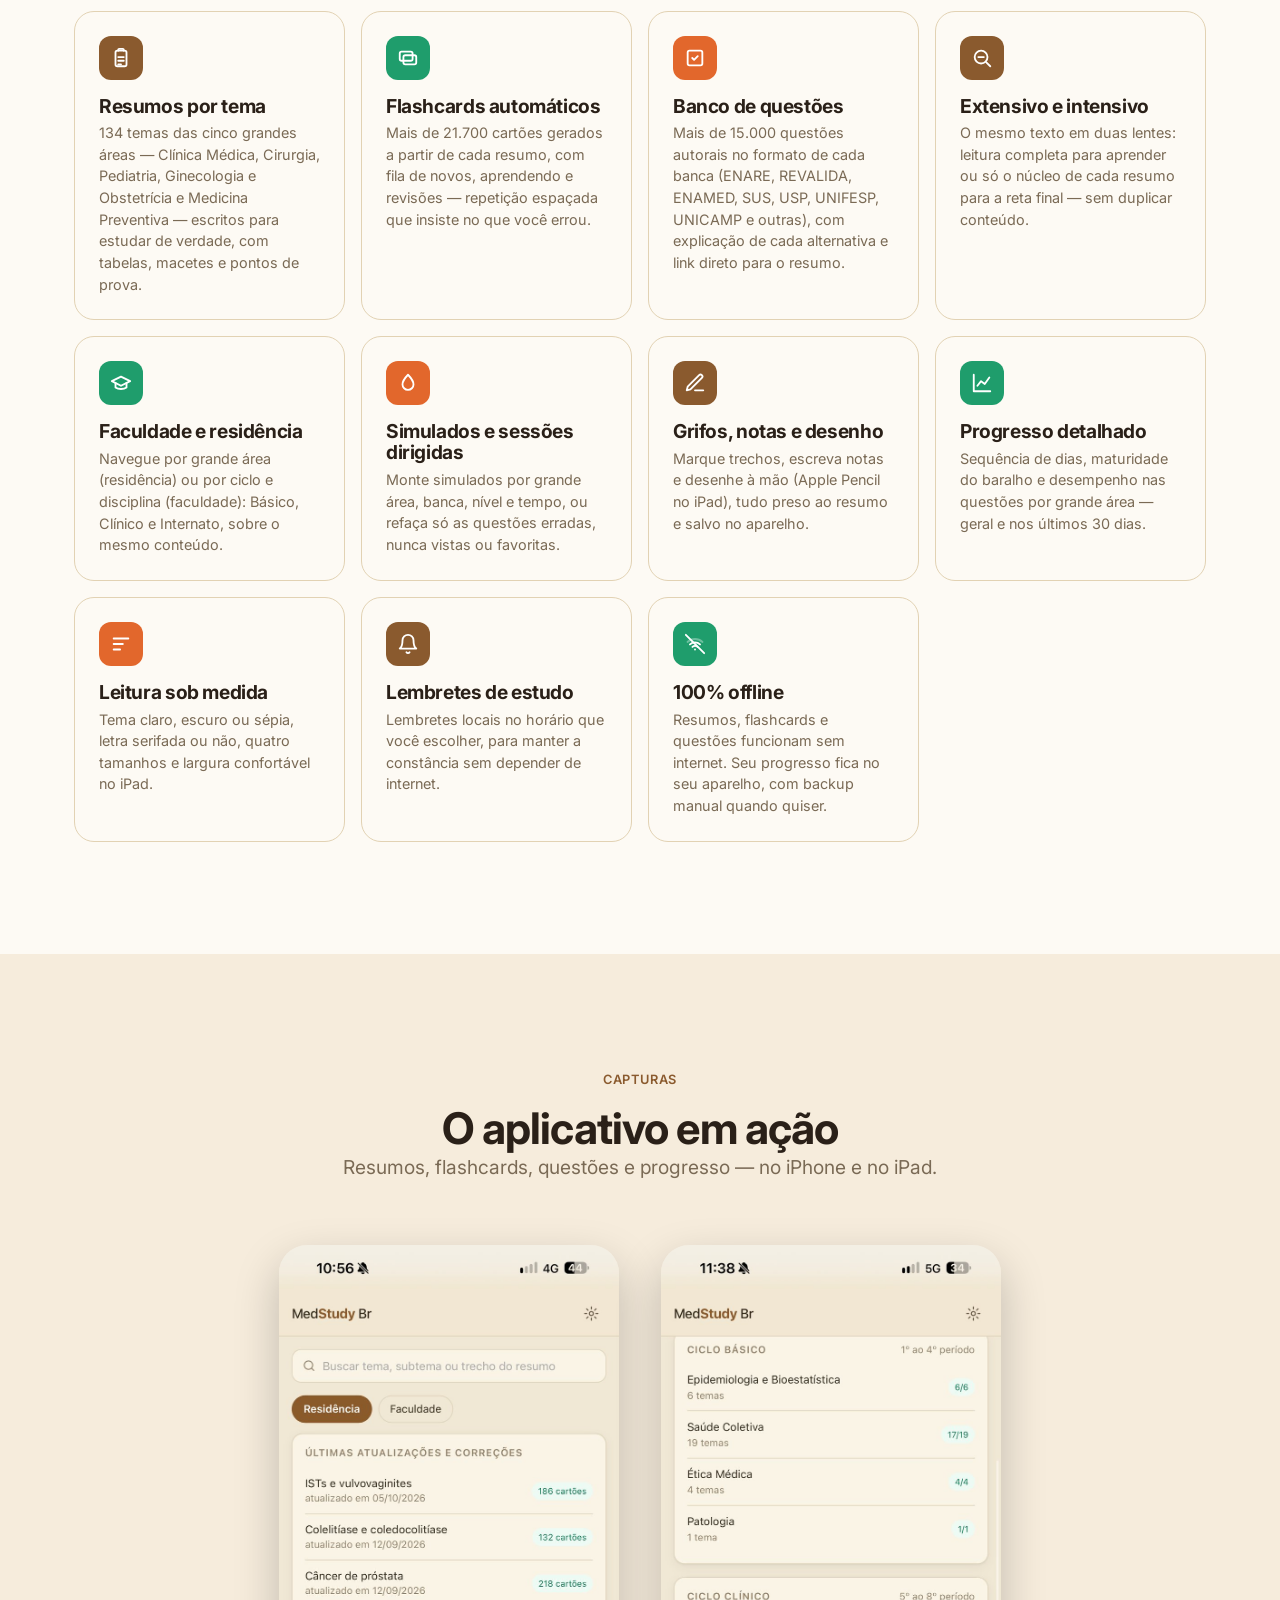
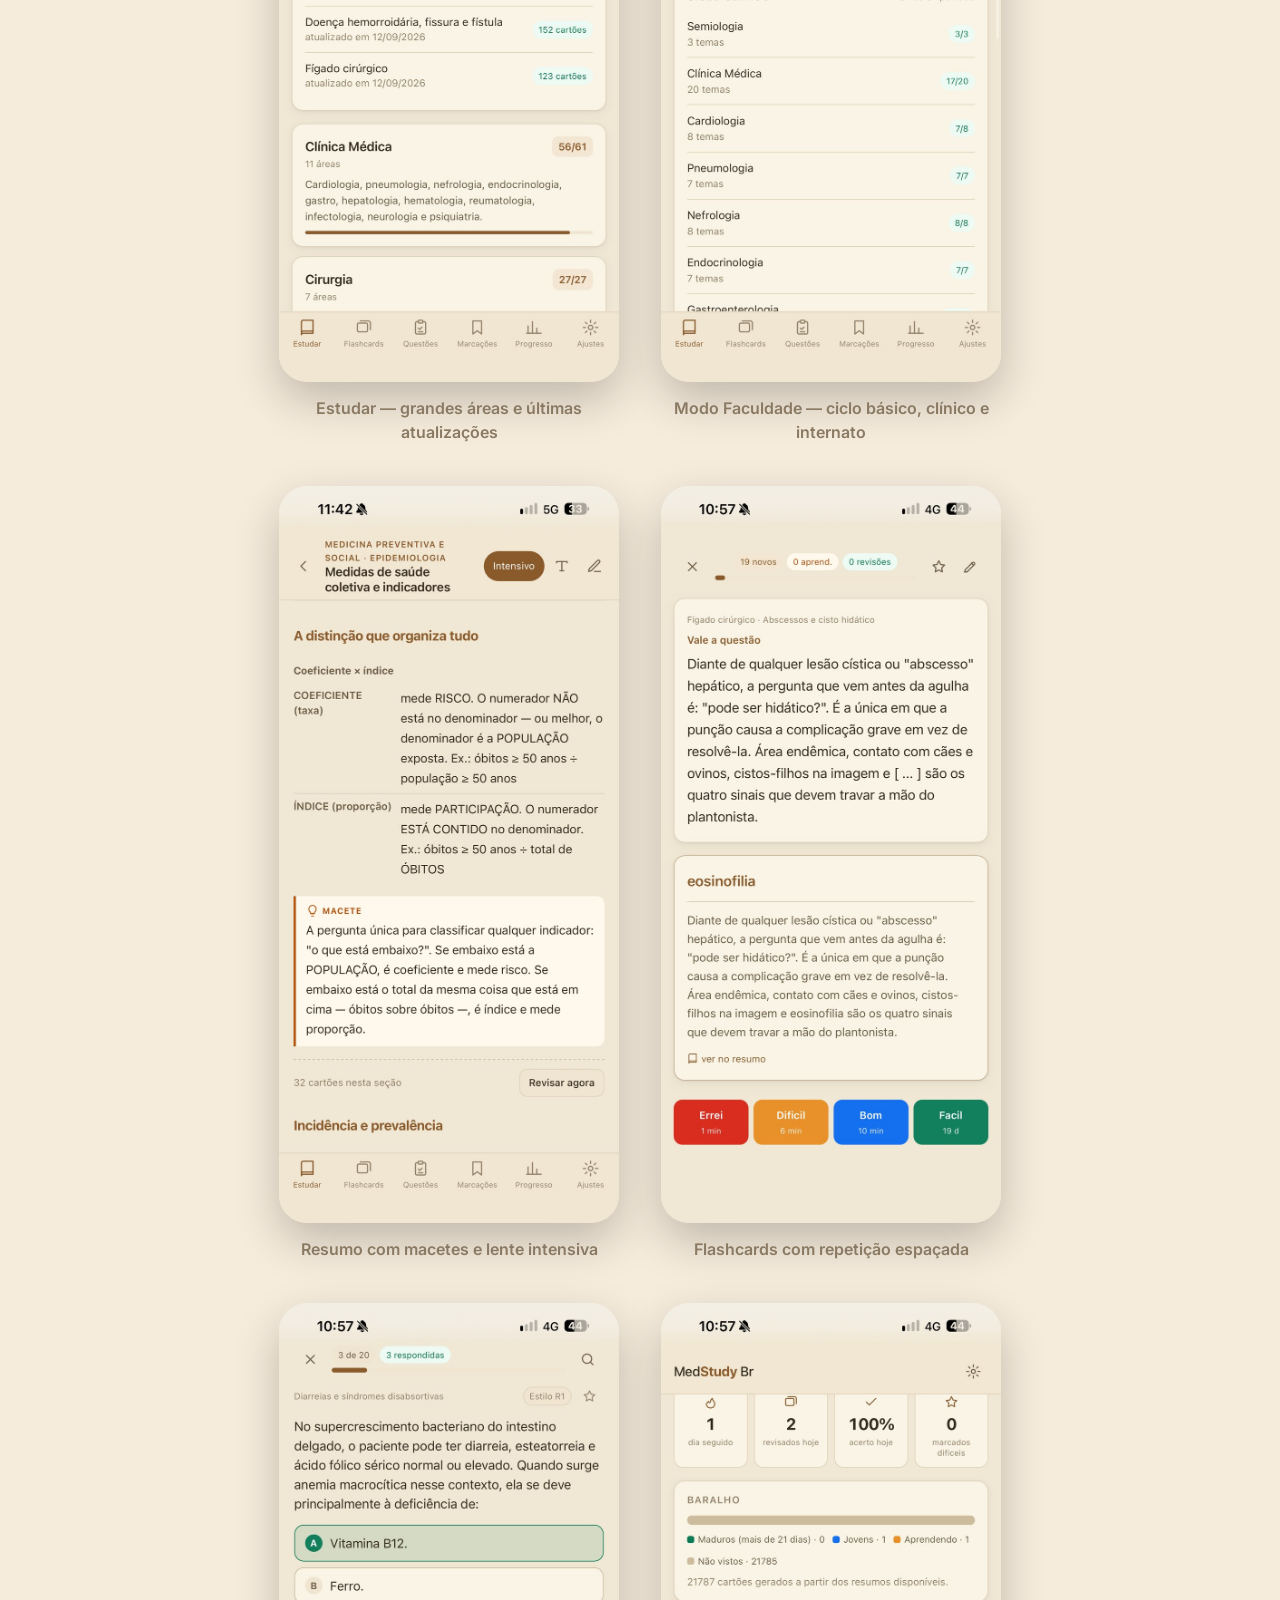
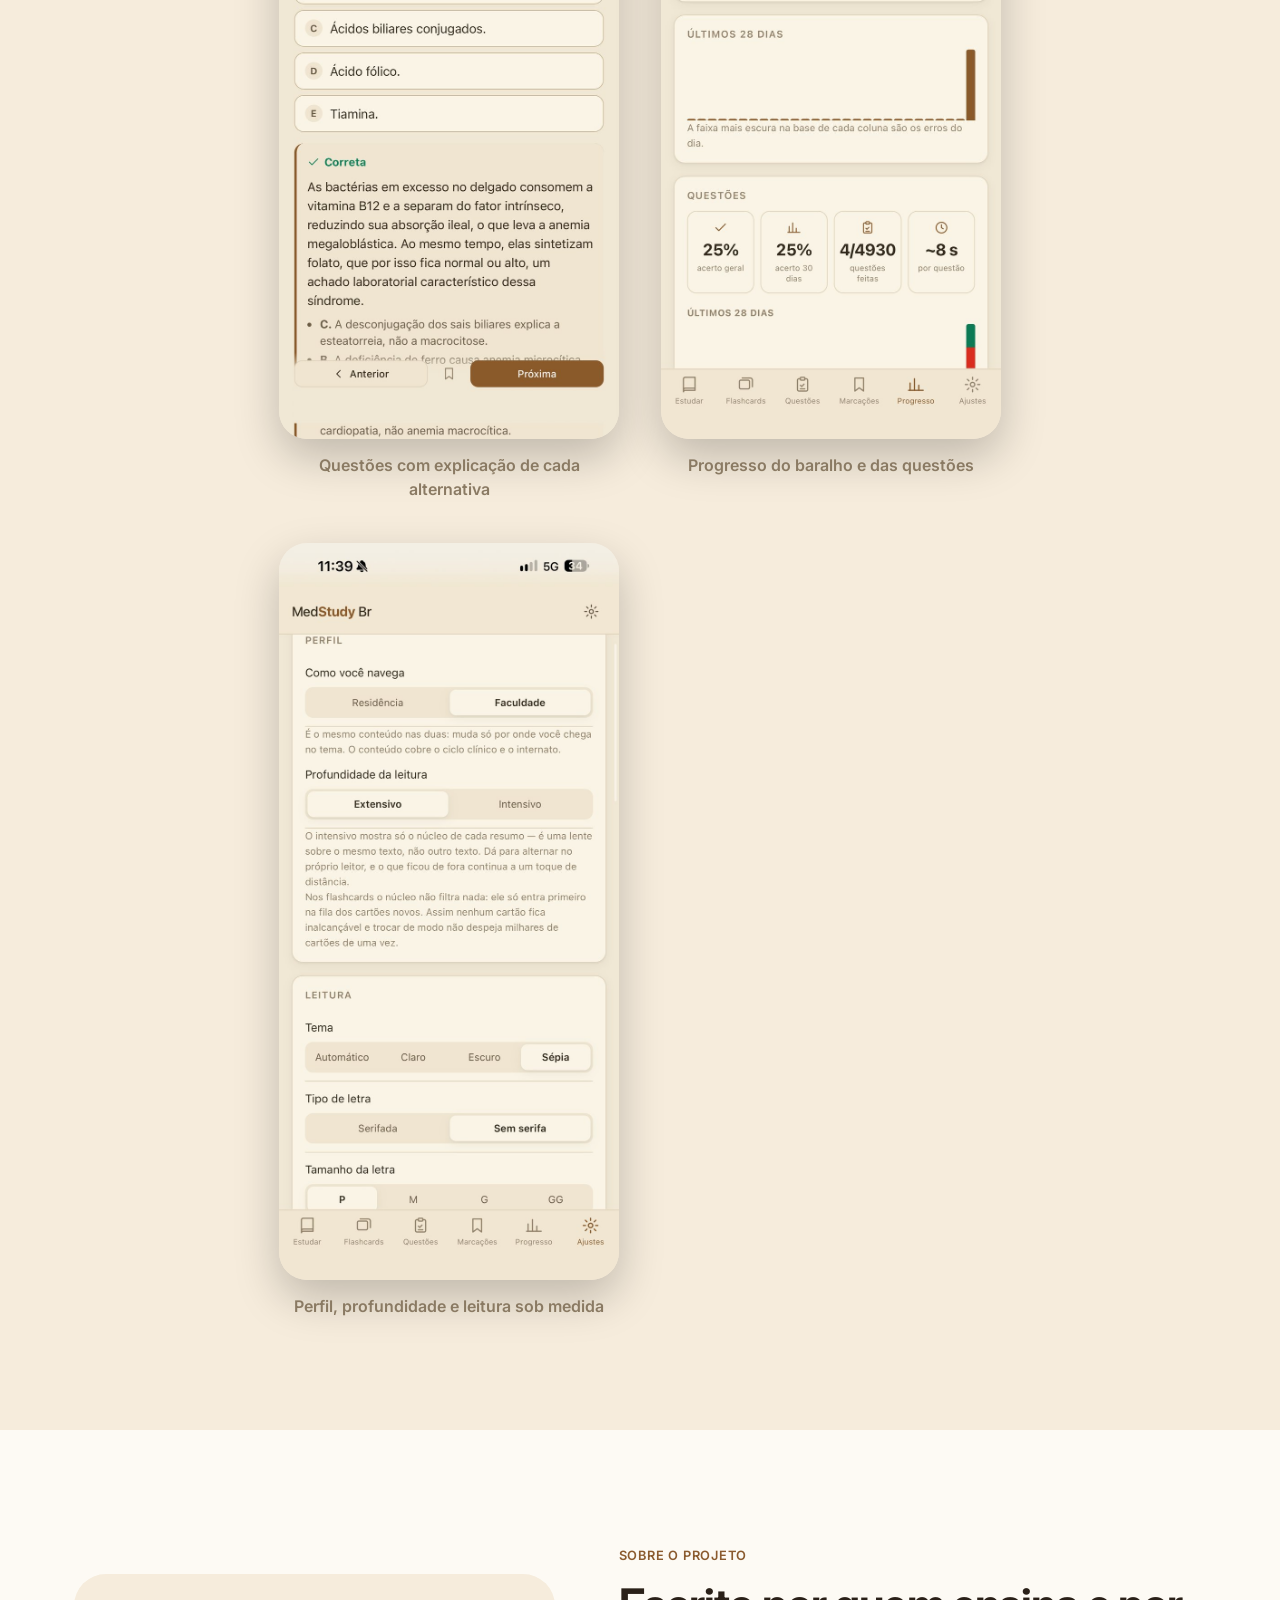
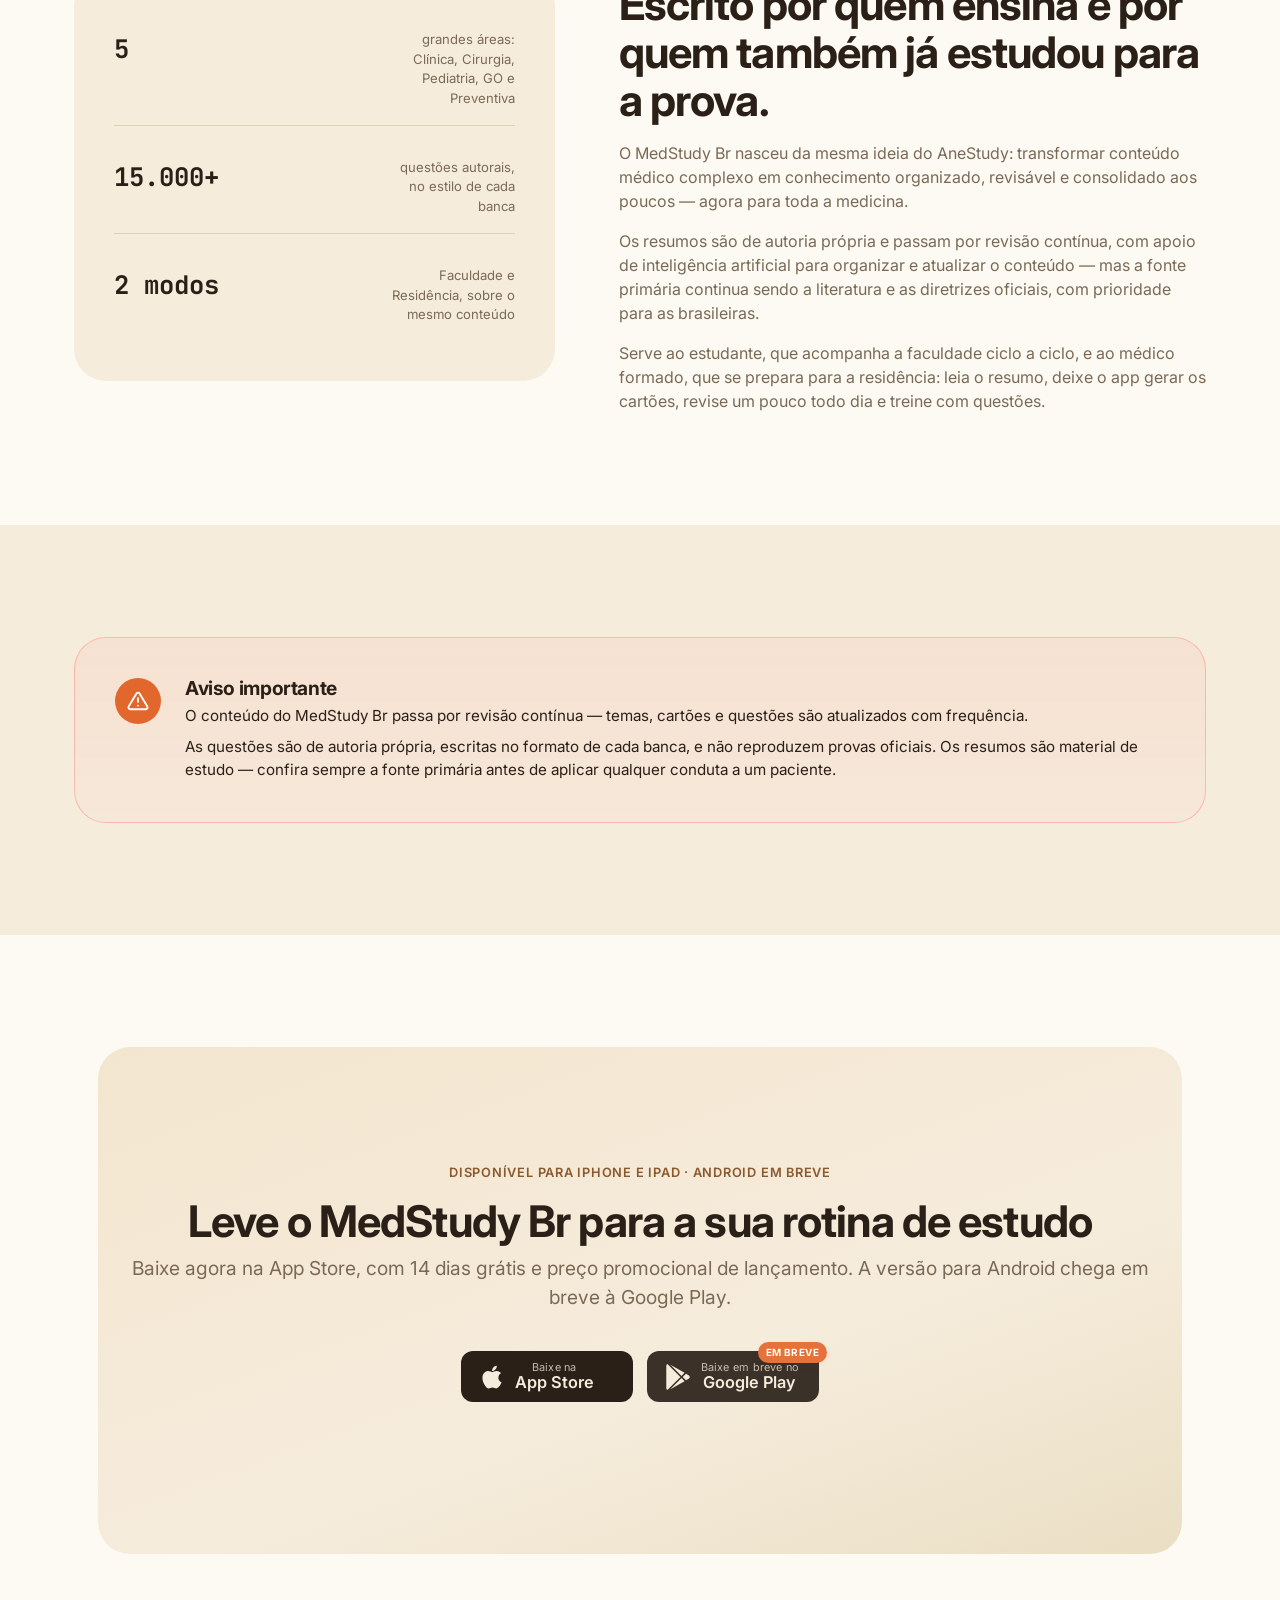
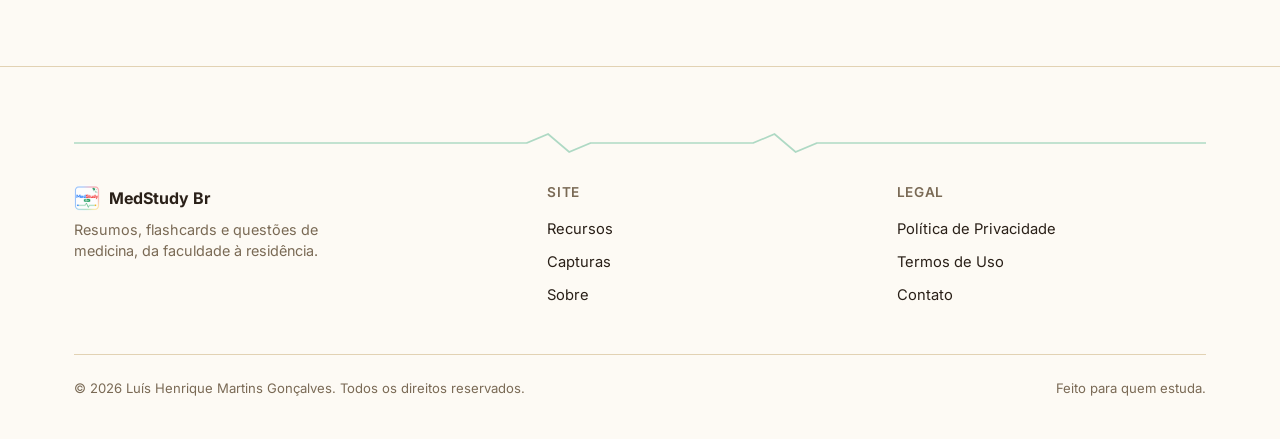
==== commit f0d38ae7: "Atualiza o número de questões para 15.000+ Co-Authored-By: Claude Opus 5.5 <noreply@anthropic.com> C" ====
--- a/index.html
+++ b/index.html
@@ -5,7 +5,7 @@
 <meta name="apple-itunes-app" content="app-id=6822836465">
   <meta name="viewport" content="width=device-width, initial-scale=1.0" />
 <title>MedStudy Br — Resumos, Flashcards e Questões de Medicina</title>
-<meta name="description" content="MedStudy Br reúne resumos próprios de medicina, flashcards de repetição espaçada e mais de 13.000 questões autorais no estilo das bancas de residência — da faculdade à prova de residência médica." />
+<meta name="description" content="MedStudy Br reúne resumos próprios de medicina, flashcards de repetição espaçada e mais de 15.000 questões autorais no estilo das bancas de residência — da faculdade à prova de residência médica." />
 <meta name="keywords" content="residência médica, medicina, flashcards, repetição espaçada, ENARE, REVALIDA, ENAMED, questões, resumos, faculdade de medicina" />
 <meta name="author" content="Luís Henrique Martins Gonçalves" />
 <link rel="canonical" href="https://drluishmg-code.github.io/medstudybr/index.html" />
@@ -18,7 +18,7 @@
 <!-- Open Graph -->
 <meta property="og:type" content="website" />
 <meta property="og:title" content="MedStudy Br — Resumos, Flashcards e Questões de Medicina" />
-<meta property="og:description" content="Resumos próprios, flashcards de repetição espaçada e mais de 13.000 questões no estilo das bancas. Da faculdade à residência." />
+<meta property="og:description" content="Resumos próprios, flashcards de repetição espaçada e mais de 15.000 questões no estilo das bancas. Da faculdade à residência." />
 <meta property="og:image" content="https://drluishmg-code.github.io/medstudybr/assets/social-preview.png" />
 <meta property="og:url" content="https://drluishmg-code.github.io/medstudybr/index.html" />
 <meta property="og:locale" content="pt_BR" />
@@ -139,7 +139,7 @@
             <span>temas nas cinco grandes áreas</span>
           </div>
           <div>
-            <strong>13.000+</strong>
+            <strong>15.000+</strong>
             <span>questões no estilo das bancas</span>
           </div>
           <div>
@@ -203,7 +203,7 @@
         <div class="feature-card reveal">
           <div class="feature-icon red"><svg viewBox="0 0 24 24" fill="none" stroke="currentColor" stroke-width="2" stroke-linecap="round" stroke-linejoin="round"><rect x="4" y="4" width="16" height="16" rx="2"/><path d="m9 12 2 2 4-4"/></svg></div>
           <h3>Banco de questões</h3>
-          <p>Mais de 13.000 questões autorais no formato de cada banca (ENARE, REVALIDA, ENAMED, SUS, USP, UNIFESP, UNICAMP e outras), com explicação de cada alternativa e link direto para o resumo.</p>
+          <p>Mais de 15.000 questões autorais no formato de cada banca (ENARE, REVALIDA, ENAMED, SUS, USP, UNIFESP, UNICAMP e outras), com explicação de cada alternativa e link direto para o resumo.</p>
         </div>
 
         <div class="feature-card reveal">
@@ -313,7 +313,7 @@
     <div class="container about-grid">
       <div class="about-visual reveal">
         <div class="stat-row"><strong>5</strong><span>grandes áreas: Clínica, Cirurgia, Pediatria, GO e Preventiva</span></div>
-        <div class="stat-row"><strong>13.000+</strong><span>questões autorais, no estilo de cada banca</span></div>
+        <div class="stat-row"><strong>15.000+</strong><span>questões autorais, no estilo de cada banca</span></div>
         <div class="stat-row"><strong>2 modos</strong><span>Faculdade e Residência, sobre o mesmo conteúdo</span></div>
       </div>
 
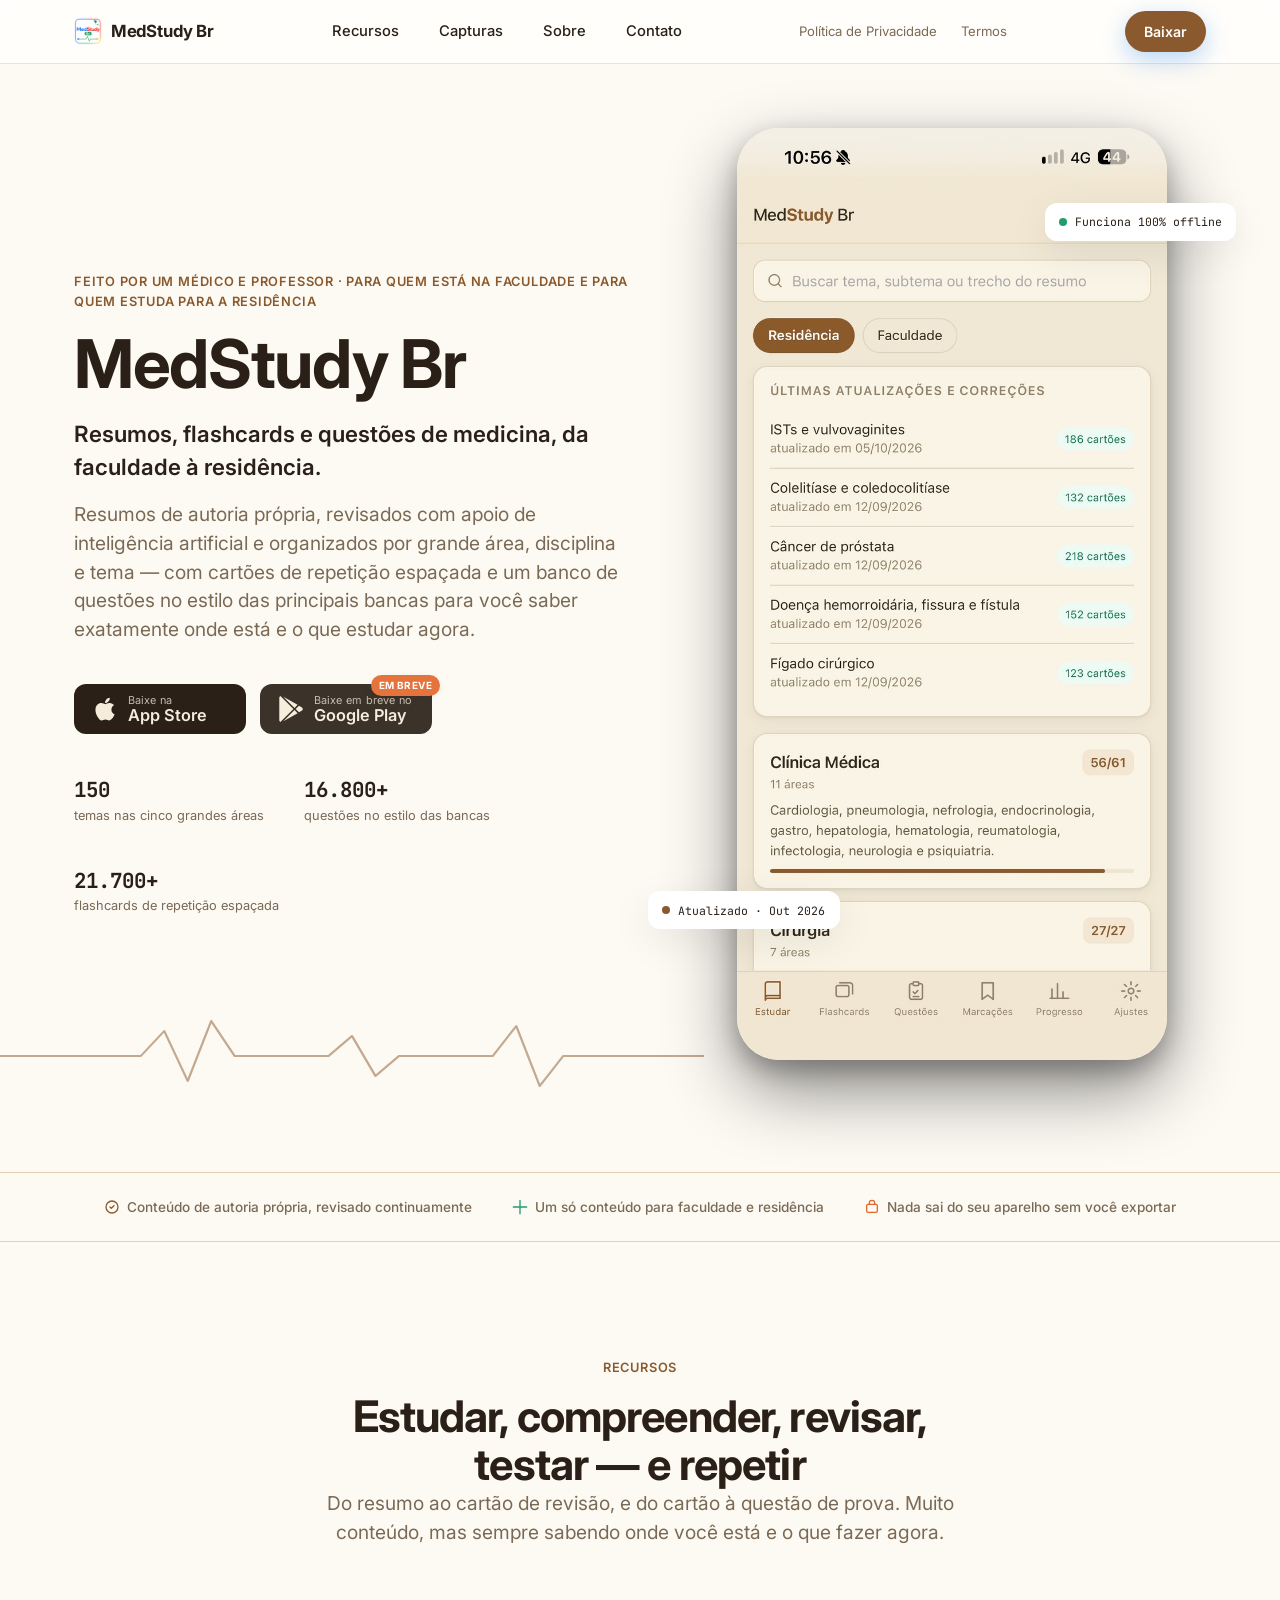
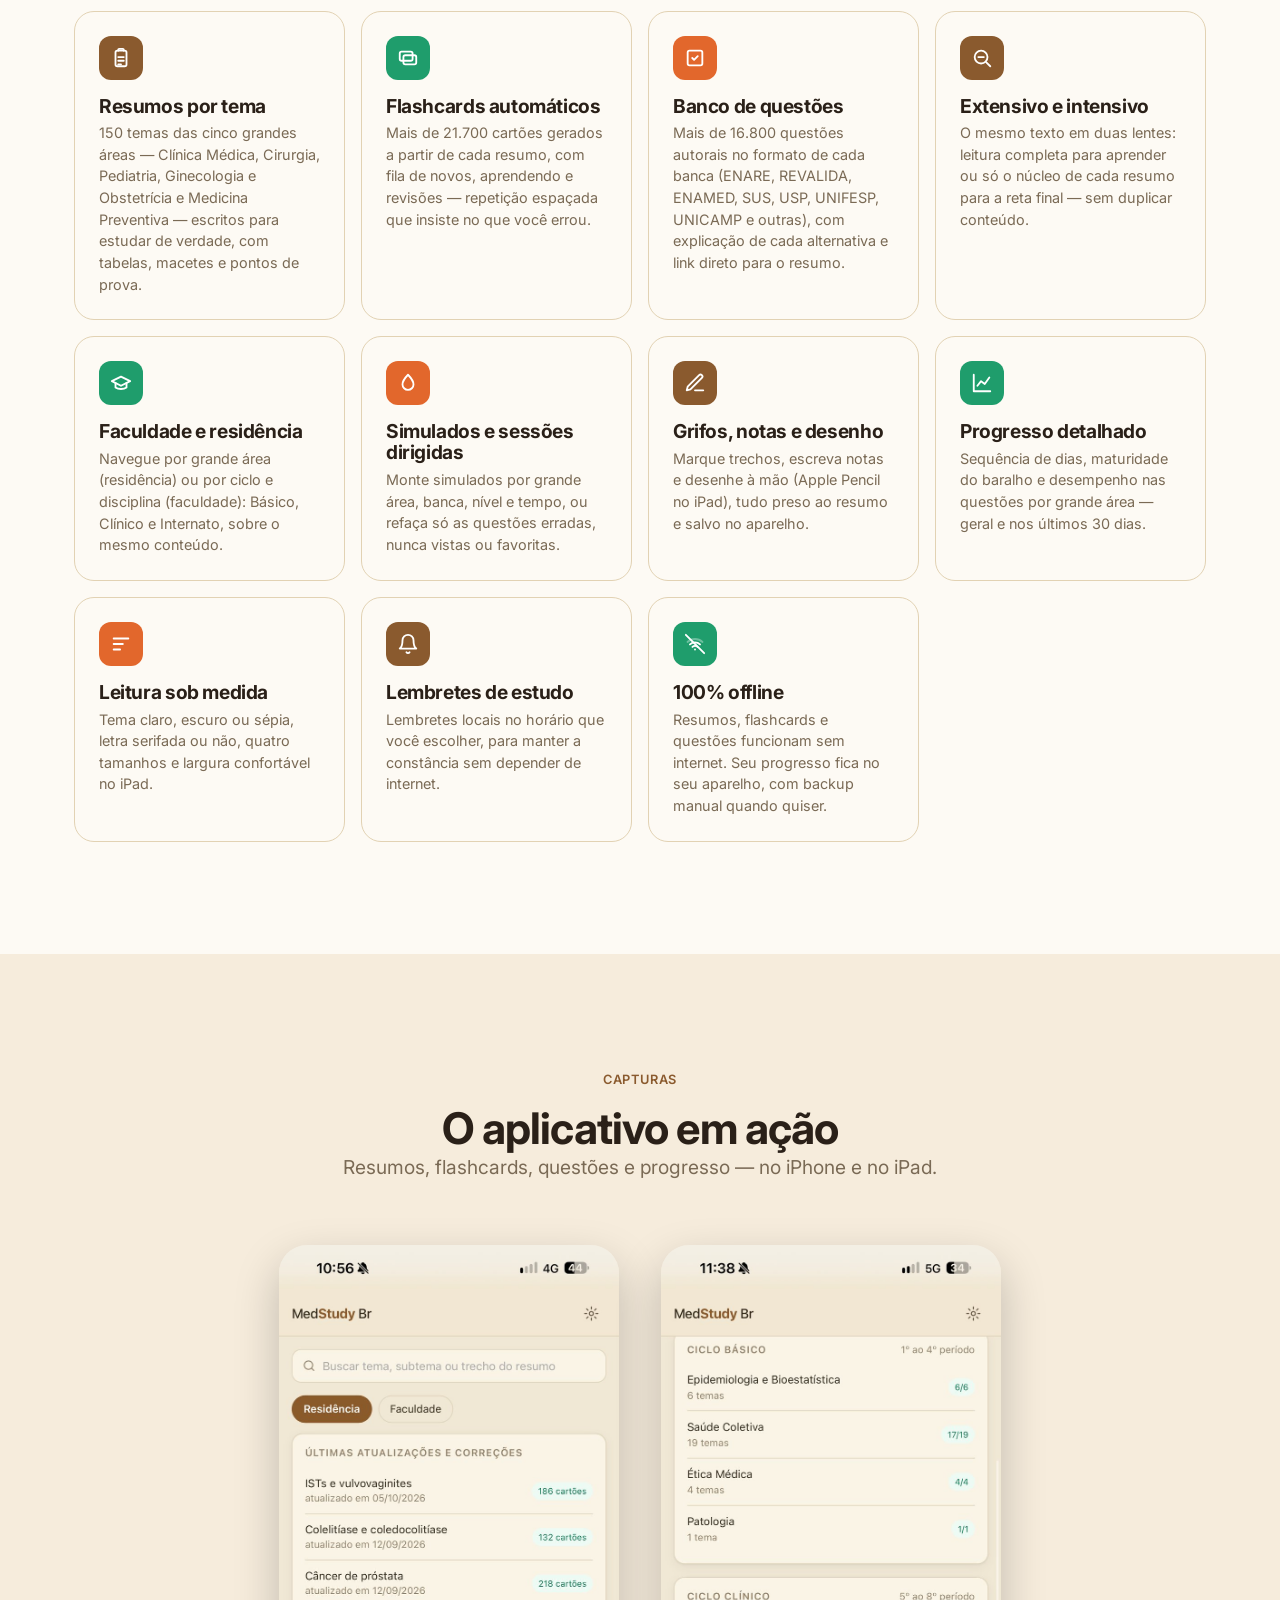
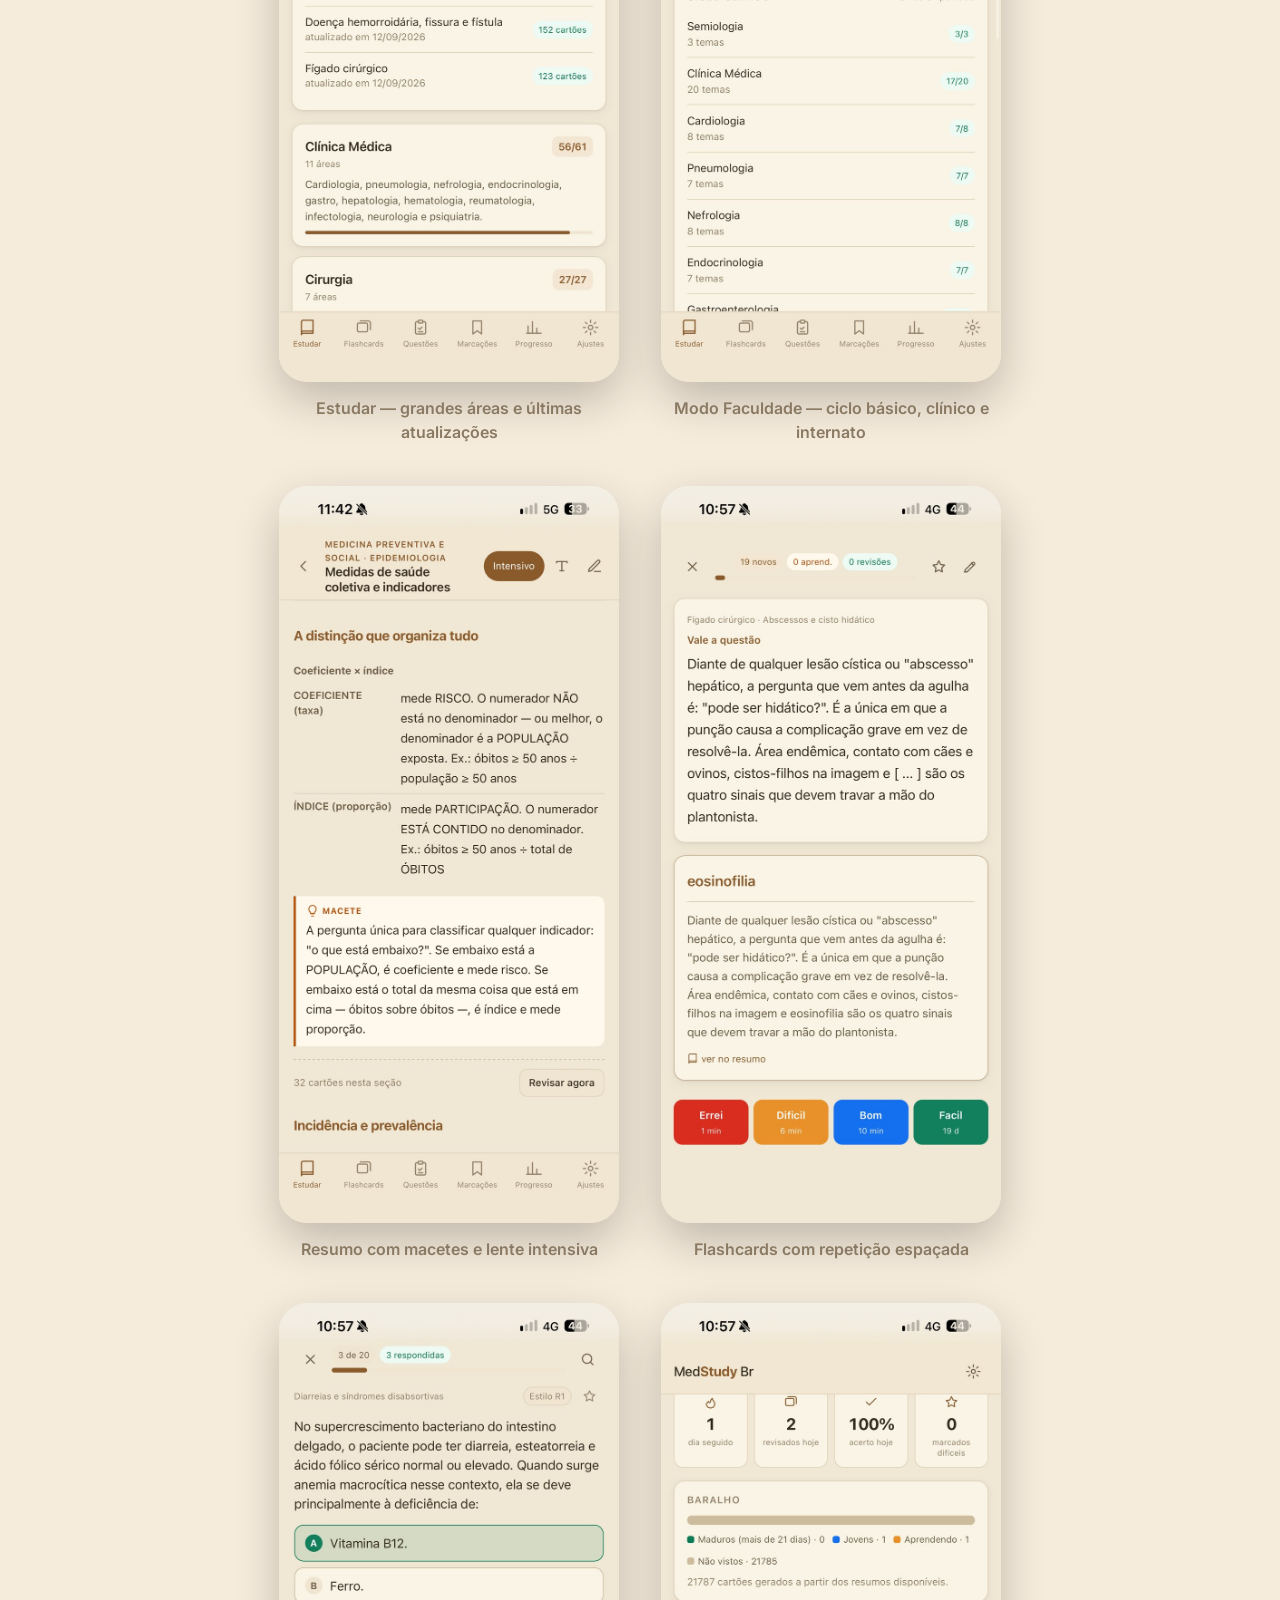
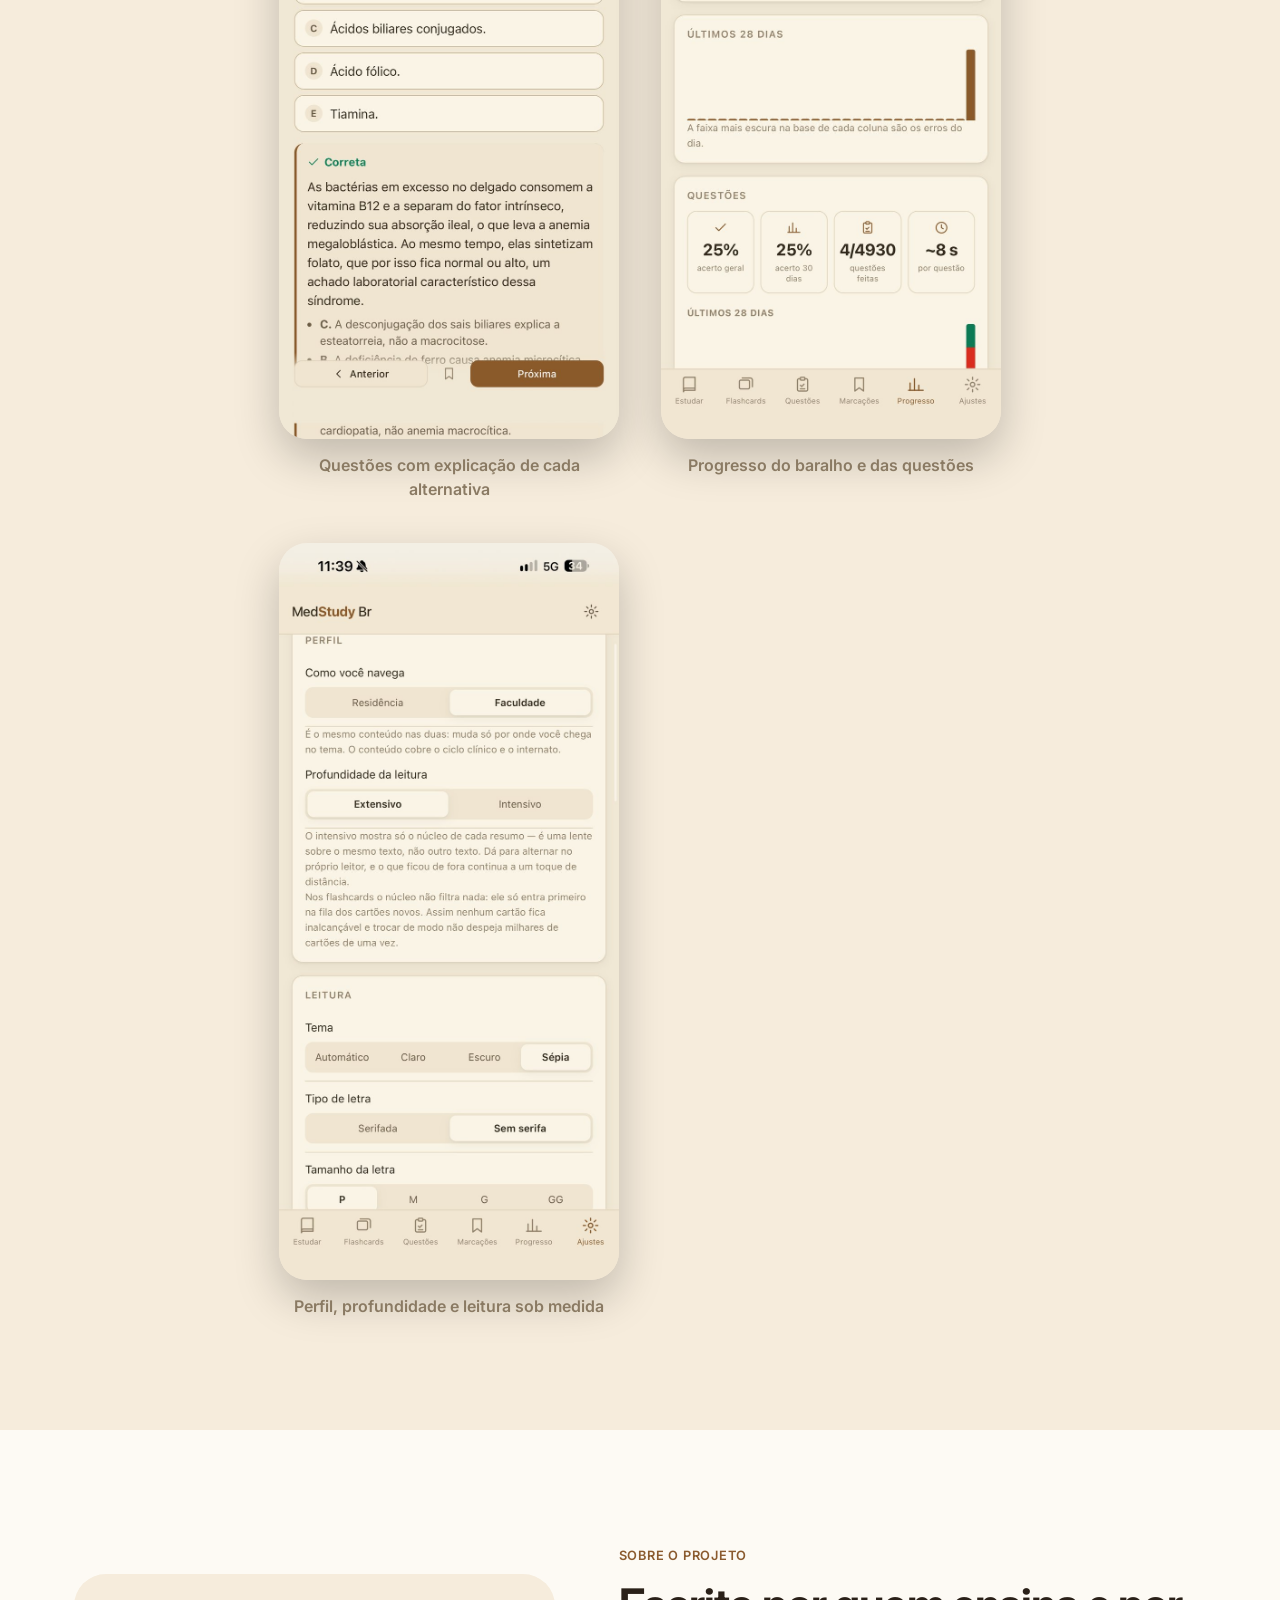
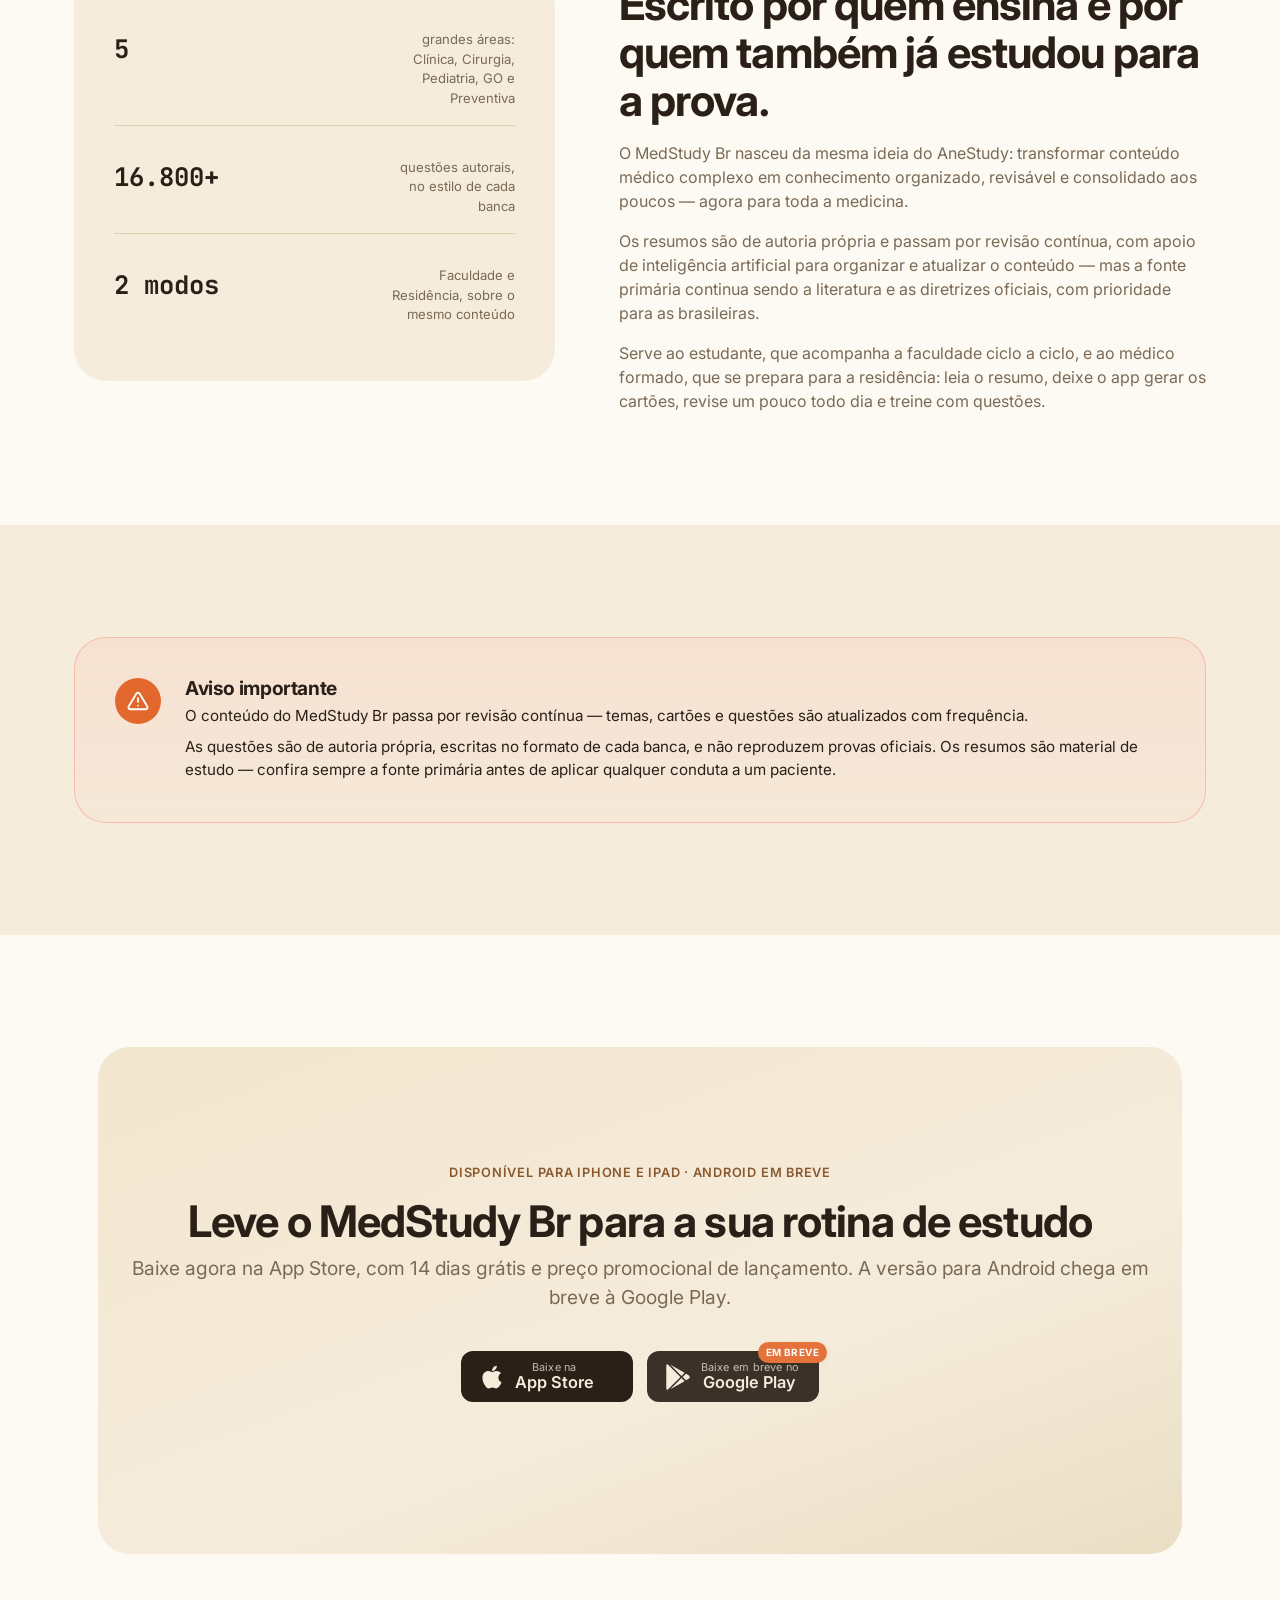
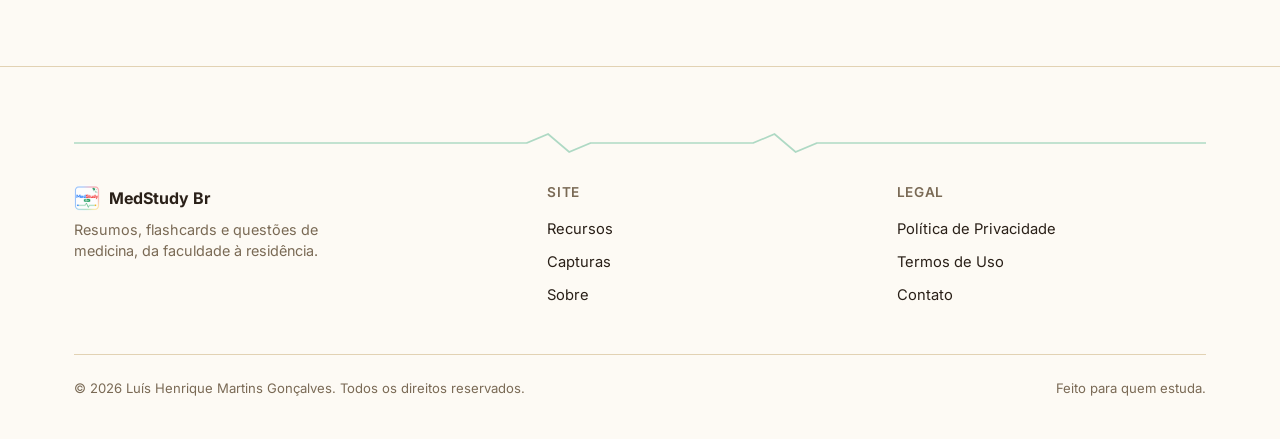
==== commit 40653f99: "Atualiza os números para 150 temas e 16.800+ questões Co-Authored-By: Claude Fable 5.2 <noreply@anth" ====
--- a/index.html
+++ b/index.html
@@ -5,7 +5,7 @@
 <meta name="apple-itunes-app" content="app-id=6822836465">
   <meta name="viewport" content="width=device-width, initial-scale=1.0" />
 <title>MedStudy Br — Resumos, Flashcards e Questões de Medicina</title>
-<meta name="description" content="MedStudy Br reúne resumos próprios de medicina, flashcards de repetição espaçada e mais de 15.000 questões autorais no estilo das bancas de residência — da faculdade à prova de residência médica." />
+<meta name="description" content="MedStudy Br reúne resumos próprios de medicina, flashcards de repetição espaçada e mais de 16.800 questões autorais no estilo das bancas de residência — da faculdade à prova de residência médica." />
 <meta name="keywords" content="residência médica, medicina, flashcards, repetição espaçada, ENARE, REVALIDA, ENAMED, questões, resumos, faculdade de medicina" />
 <meta name="author" content="Luís Henrique Martins Gonçalves" />
 <link rel="canonical" href="https://drluishmg-code.github.io/medstudybr/index.html" />
@@ -18,7 +18,7 @@
 <!-- Open Graph -->
 <meta property="og:type" content="website" />
 <meta property="og:title" content="MedStudy Br — Resumos, Flashcards e Questões de Medicina" />
-<meta property="og:description" content="Resumos próprios, flashcards de repetição espaçada e mais de 15.000 questões no estilo das bancas. Da faculdade à residência." />
+<meta property="og:description" content="Resumos próprios, flashcards de repetição espaçada e mais de 16.800 questões no estilo das bancas. Da faculdade à residência." />
 <meta property="og:image" content="https://drluishmg-code.github.io/medstudybr/assets/social-preview.png" />
 <meta property="og:url" content="https://drluishmg-code.github.io/medstudybr/index.html" />
 <meta property="og:locale" content="pt_BR" />
@@ -135,11 +135,11 @@
 
         <div class="hero-meta">
           <div>
-            <strong>134</strong>
+            <strong>150</strong>
             <span>temas nas cinco grandes áreas</span>
           </div>
           <div>
-            <strong>15.000+</strong>
+            <strong>16.800+</strong>
             <span>questões no estilo das bancas</span>
           </div>
           <div>
@@ -191,7 +191,7 @@
         <div class="feature-card reveal">
           <div class="feature-icon blue"><svg viewBox="0 0 24 24" fill="none" stroke="currentColor" stroke-width="2" stroke-linecap="round" stroke-linejoin="round"><rect x="6" y="4" width="12" height="17" rx="2"/><path d="M9 4V3a1 1 0 0 1 1-1h4a1 1 0 0 1 1 1v1"/><path d="M9 11h6M9 15h6M9 19h3"/></svg></div>
           <h3>Resumos por tema</h3>
-          <p>134 temas das cinco grandes áreas — Clínica Médica, Cirurgia, Pediatria, Ginecologia e Obstetrícia e Medicina Preventiva — escritos para estudar de verdade, com tabelas, macetes e pontos de prova.</p>
+          <p>150 temas das cinco grandes áreas — Clínica Médica, Cirurgia, Pediatria, Ginecologia e Obstetrícia e Medicina Preventiva — escritos para estudar de verdade, com tabelas, macetes e pontos de prova.</p>
         </div>
 
         <div class="feature-card reveal">
@@ -203,7 +203,7 @@
         <div class="feature-card reveal">
           <div class="feature-icon red"><svg viewBox="0 0 24 24" fill="none" stroke="currentColor" stroke-width="2" stroke-linecap="round" stroke-linejoin="round"><rect x="4" y="4" width="16" height="16" rx="2"/><path d="m9 12 2 2 4-4"/></svg></div>
           <h3>Banco de questões</h3>
-          <p>Mais de 15.000 questões autorais no formato de cada banca (ENARE, REVALIDA, ENAMED, SUS, USP, UNIFESP, UNICAMP e outras), com explicação de cada alternativa e link direto para o resumo.</p>
+          <p>Mais de 16.800 questões autorais no formato de cada banca (ENARE, REVALIDA, ENAMED, SUS, USP, UNIFESP, UNICAMP e outras), com explicação de cada alternativa e link direto para o resumo.</p>
         </div>
 
         <div class="feature-card reveal">
@@ -313,7 +313,7 @@
     <div class="container about-grid">
       <div class="about-visual reveal">
         <div class="stat-row"><strong>5</strong><span>grandes áreas: Clínica, Cirurgia, Pediatria, GO e Preventiva</span></div>
-        <div class="stat-row"><strong>15.000+</strong><span>questões autorais, no estilo de cada banca</span></div>
+        <div class="stat-row"><strong>16.800+</strong><span>questões autorais, no estilo de cada banca</span></div>
         <div class="stat-row"><strong>2 modos</strong><span>Faculdade e Residência, sobre o mesmo conteúdo</span></div>
       </div>
 
